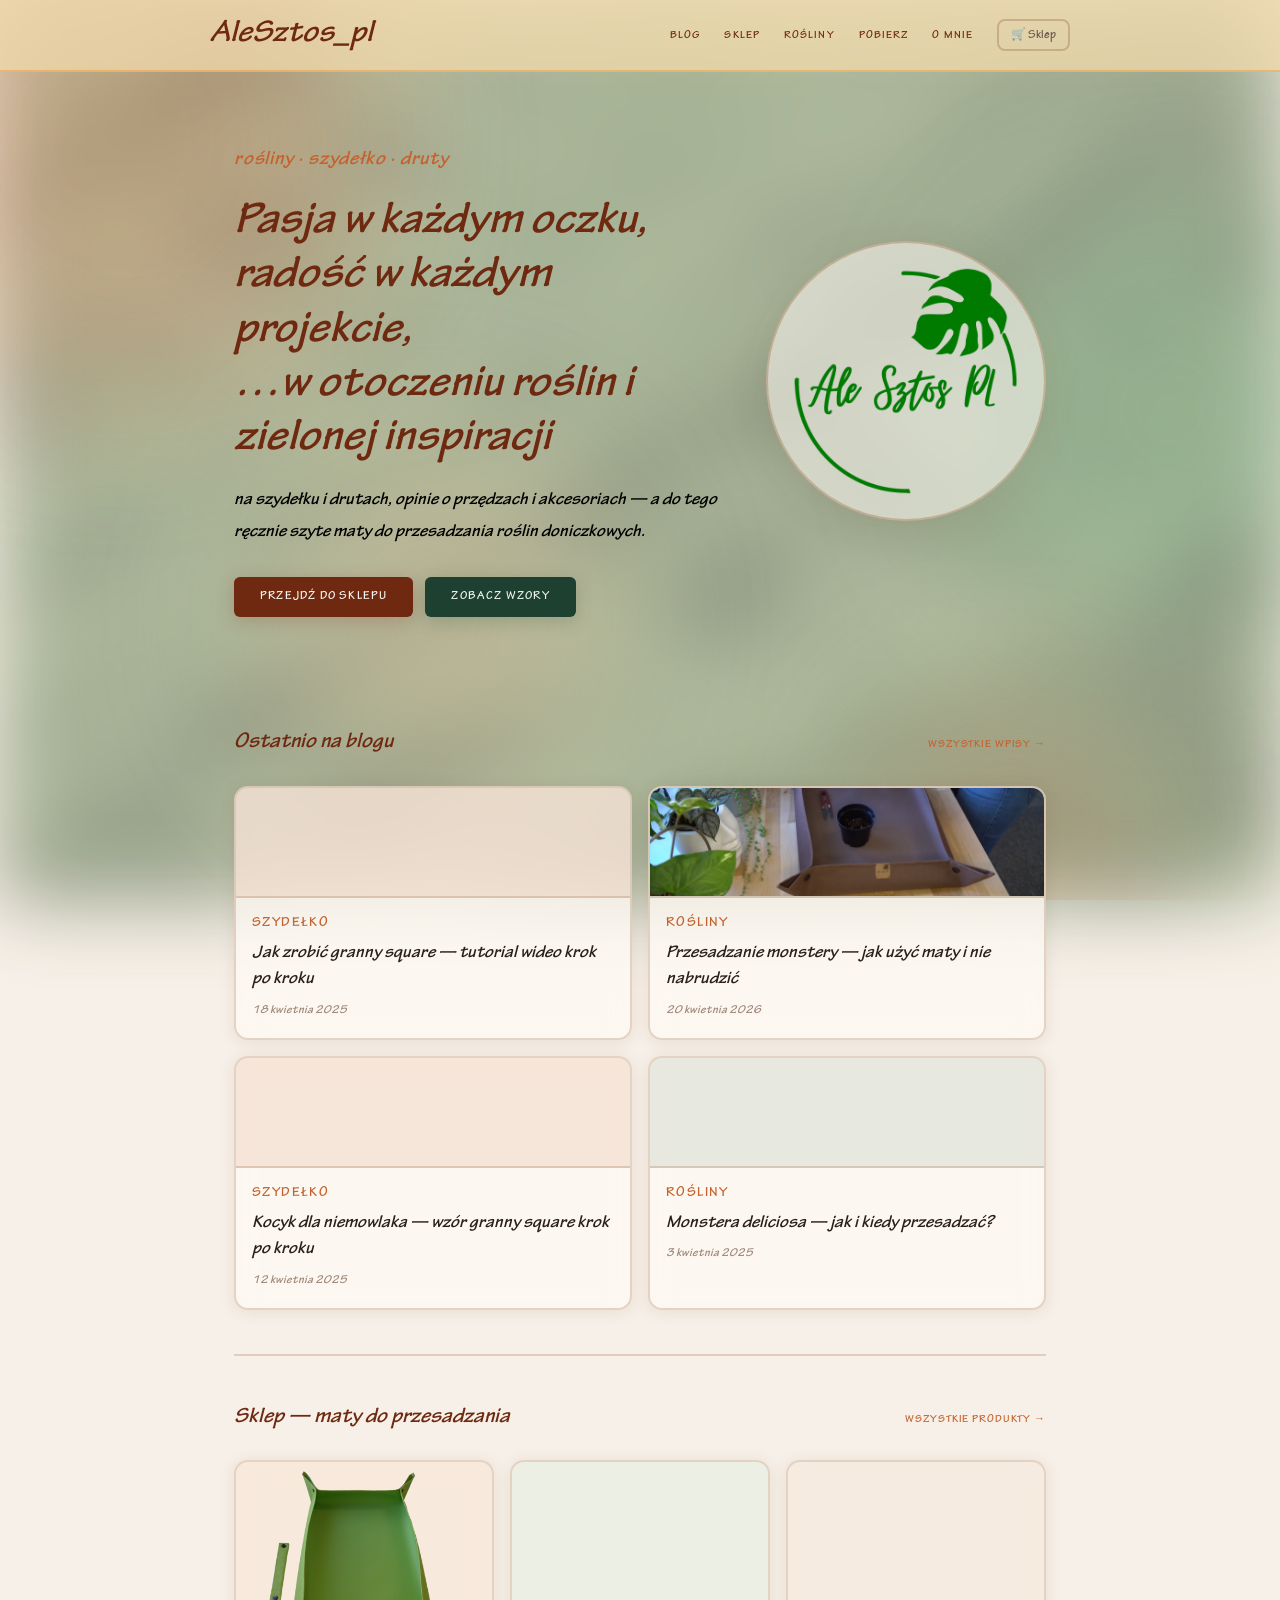
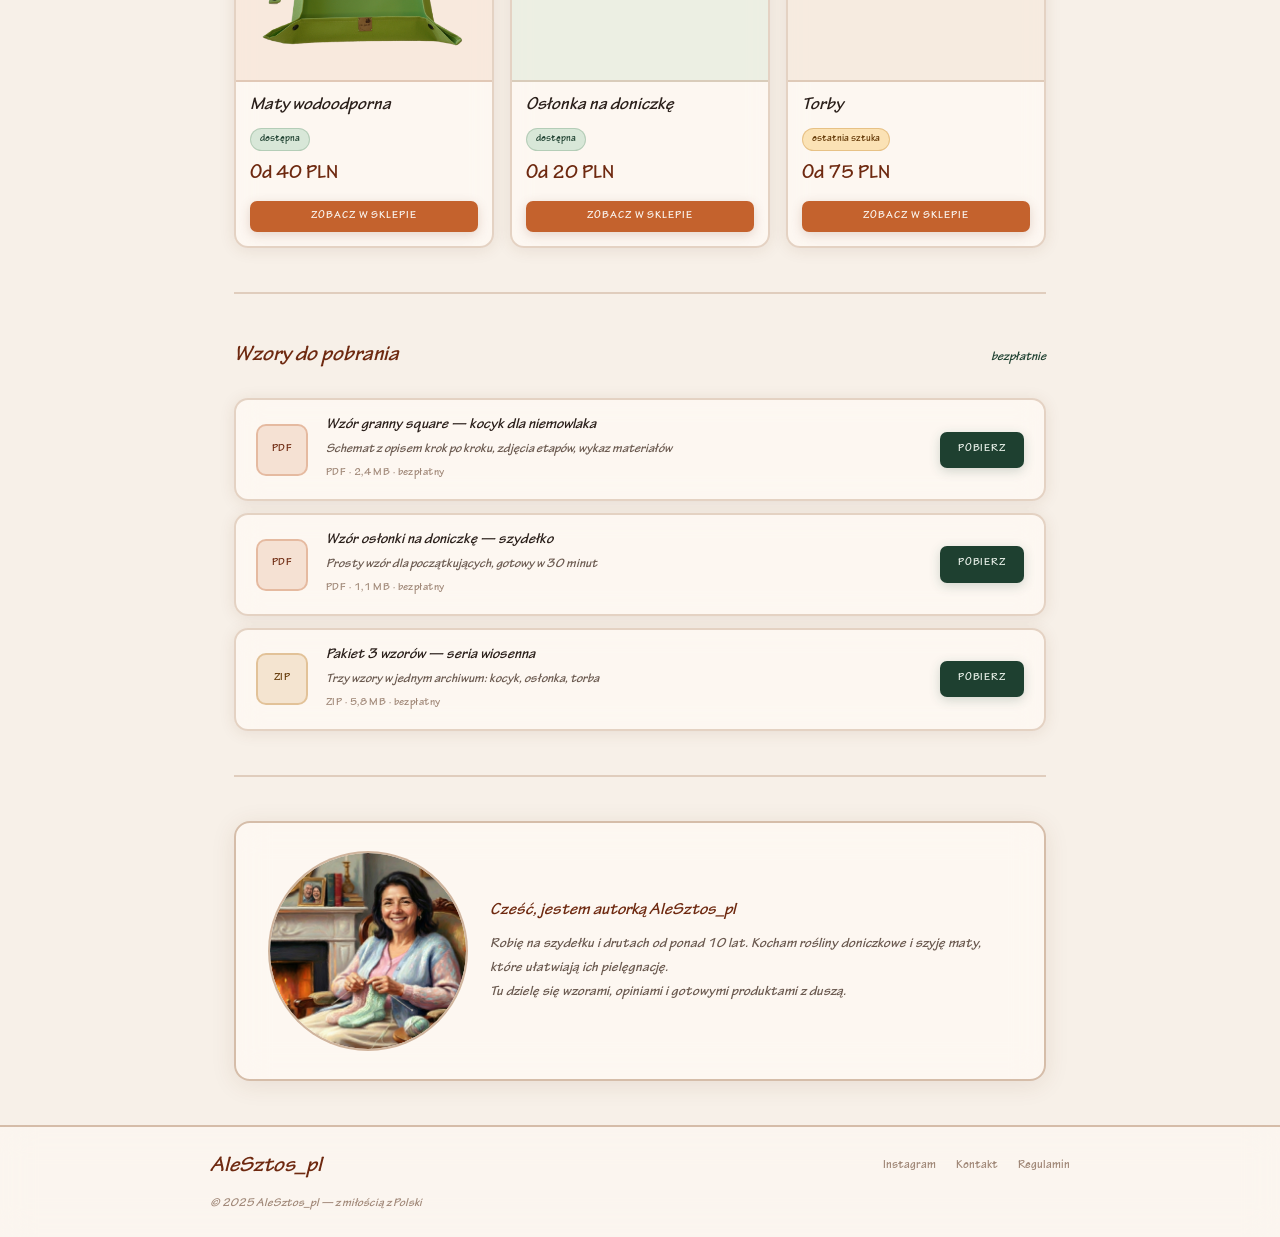
==== index.html @ 73779f60 "Add files via upload" ====
<!DOCTYPE html>
<html lang="pl">

<head>
  <meta charset="UTF-8">
  <meta name="viewport" content="width=device-width, initial-scale=1.0">
  <title>AleSztos_pl — szydełko, druty, rośliny</title>
  <link rel="stylesheet" href="style.css">
  <!--
╔══════════════════════════════════════════════════════════════════╗
║  STRONA GŁÓWNA — index.html                                      ║
║                                                                  ║
║  Ten plik zawiera tylko: hero, zajawki bloga, zajawki sklepu,    ║
║  wzory do pobrania i sekcję "O mnie".                            ║
║                                                                  ║
║  NIE DODAWAJ TU nowych wpisów bloga ani produktów!               ║
║  → nowe wpisy bloga: blog.html                                   ║
║  → nowe produkty:    sklep.html                                  ║
║  → wpisy o roślinach: rosliny.html                               ║
║                                                                  ║
║  STRUKTURA PLIKÓW:                                               ║
║  index.html   ← ta strona główna                                 ║
║  blog.html    ← wszystkie wpisy bloga                            ║
║  sklep.html   ← wszystkie produkty + koszyk                      ║
║  rosliny.html ← wpisy o roślinach                                ║
║  style.css    ← wspólne style (nie zmieniaj bez potrzeby)        ║
║  fonts/       ← czcionki TTF/OTF                                 ║
║  images/      ← wszystkie zdjęcia                                ║
║  downloads/   ← pliki PDF, ZIP do pobrania                       ║
║  videos/      ← filmy MP4                                        ║
╚══════════════════════════════════════════════════════════════════╝
-->
</head>

<body>

  <div class="blob-wrap">
    <div class="blob blob-1"></div>
    <div class="blob blob-2"></div>
    <div class="blob blob-3"></div>
    <div class="blob blob-4"></div>
  </div>

  <nav>
    <div class="nav-inner">
      <a href="index.html" class="logo">AleSztos<em>_pl</em></a>
      <div class="nav-right">
        <ul class="nav-links">
          <li><a href="blog.html">Blog</a></li>
          <li><a href="sklep.html">Sklep</a></li>
          <li><a href="rosliny.html">Rośliny</a></li>
          <li><a href="index.html#pobierz" onclick="przewijDo('pobierz',event)">Pobierz</a></li>
          <li><a href="index.html#omnie" onclick="przewijDo('omnie',event)">O mnie</a></li>
        </ul>
        <button class="cart-btn" onclick="window.location.href='sklep.html'">
          &#128722; Sklep
        </button>
        <!-- Hamburger — widoczny tylko na telefonie -->
        <button class="hamburger" id="hamburger" onclick="toggleMenu()" aria-label="Menu">
          <span></span><span></span><span></span>
        </button>
      </div>
  </nav>

  <!-- Mobilne menu -->
  <div class="mobile-menu" id="mobileMenu">
    <ul>
      <li><a href="blog.html">Blog</a></li>
      <li><a href="sklep.html">Sklep</a></li>
      <li><a href="rosliny.html">Rośliny</a></li>
      <li><a href="index.html#pobierz">Pobierz</a></li>
      <li><a href="index.html#omnie">O mnie</a></li>
    </ul>
    <button class="mobile-cart-btn" onclick="window.location.href='sklep.html'">&#128722; Sklep</button>
  </div>

  <div class="wrap">

    <!-- HERO -->
    <section class="hero">
      <div class="hero-inner">
        <div class="hero-text">
          <div class="hero-tag">rośliny · szydełko · druty</div>
          <h1 class="hero-title">Pasja w każdym oczku, radość w każdym projekcie,<br>…w otoczeniu roślin i zielonej
            inspiracji</h1>
          <p class="hero-sub">na szydełku i drutach, opinie o przędzach i akcesoriach — a do tego ręcznie szyte maty do
            przesadzania roślin doniczkowych.</p>
          <div class="hero-btns">
            <button class="btn-main" onclick="window.location.href='sklep.html'">Przejdź do sklepu</button>
            <button class="btn-sec" onclick="przewijDo('pobierz', event)">Zobacz wzory</button>
          </div>
        </div>
        <div class="hero-medallion">
          <img src="images/logo.png" alt="AleSztos_pl" onerror="this.style.display='none'">
        </div>
      </div>
    </section>

    <!-- ZAJAWKI BLOGA — pokazuje 4 najnowsze, reszta na blog.html -->
    <section class="section">
      <div class="section-header">
        <h2 class="section-title">Ostatnio na blogu</h2>
        <a class="section-more" href="blog.html">Wszystkie wpisy →</a>
      </div>
      <div class="blog-grid">

        <!-- ZAJAWKA 1 — skopiuj tytuł/datę/zdjęcie z blog.html gdy dodasz nowy wpis -->
        <div class="glass-card" onclick="window.location.href='blog.html'">
          <div class="blog-thumb bt1">
            <img src="images/video-granny-thumb.jpg" alt="Granny square" onerror="this.style.display='none'">
          </div>
          <div class="blog-body">
            <div class="blog-cat">Szydełko</div>
            <div class="blog-title">Jak zrobić granny square — tutorial wideo krok po kroku</div>
            <div class="blog-date">18 kwietnia 2025</div>
          </div>
        </div>

        <!-- ZAJAWKA 2 -->
        <div class="glass-card" onclick="window.location.href='blog.html'">
          <div class="blog-thumb bt2">
            <img src="images/video-przesadzanie-thumb.jpg" alt="Przesadzanie" onerror="this.style.display='none'">
          </div>
          <div class="blog-body">
            <div class="blog-cat">Rośliny</div>
            <div class="blog-title">Przesadzanie monstery — jak użyć maty i nie nabrudzić</div>
            <div class="blog-date">20 kwietnia 2026</div>
          </div>
        </div>

        <!-- ZAJAWKA 3 -->
        <div class="glass-card" onclick="window.location.href='blog.html'">
          <div class="blog-thumb bt3">
            <img src="images/blog-kocyk-granny.jpg" alt="Kocyk" onerror="this.style.display='none'">
          </div>
          <div class="blog-body">
            <div class="blog-cat">Szydełko</div>
            <div class="blog-title">Kocyk dla niemowlaka — wzór granny square krok po kroku</div>
            <div class="blog-date">12 kwietnia 2025</div>
          </div>
        </div>

        <!-- ZAJAWKA 4 -->
        <div class="glass-card" onclick="window.location.href='blog.html'">
          <div class="blog-thumb bt4">
            <img src="images/blog-monstera.jpg" alt="Monstera" onerror="this.style.display='none'">
          </div>
          <div class="blog-body">
            <div class="blog-cat">Rośliny</div>
            <div class="blog-title">Monstera deliciosa — jak i kiedy przesadzać?</div>
            <div class="blog-date">3 kwietnia 2025</div>
          </div>
        </div>

      </div>
    </section>

    <!-- ZAJAWKI SKLEPU -->
    <section class="section">
      <div class="section-header">
        <h2 class="section-title">Sklep — maty do przesadzania</h2>
        <a class="section-more" href="sklep.html">Wszystkie produkty →</a>
      </div>
      <div class="shop-grid">

        <div class="glass-card" onclick="window.location.href='sklep.html'">
          <div class="shop-thumb st1">
            <img src="images/mata-s.png" alt="Mata S" onerror="this.style.display='none'">
          </div>
          <div class="shop-body">
            <div class="shop-name">Maty wodoodporna</div>
            <div class="shop-badge">dostępna</div>
            <div class="shop-price">Od 40 PLN</div>
            <button class="btn-kup" onclick="event.stopPropagation();window.location.href='sklep.html'">Zobacz w
              sklepie</button>
          </div>
        </div>

        <div class="glass-card" onclick="window.location.href='sklep.html'">
          <div class="shop-thumb st2">
            <img src="images/mata-lniana-m.jpg" alt="Mata M" onerror="this.style.display='none'">
          </div>
          <div class="shop-body">
            <div class="shop-name">Osłonka na doniczkę</div>
            <div class="shop-badge">dostępna</div>
            <div class="shop-price">Od 20 PLN</div>
            <button class="btn-kup" onclick="event.stopPropagation();window.location.href='sklep.html'">Zobacz w
              sklepie</button>
          </div>
        </div>

        <div class="glass-card" onclick="window.location.href='sklep.html'">
          <div class="shop-thumb st3">
            <img src="images/mata-dwustronna-l.jpg" alt="Mata L" onerror="this.style.display='none'">
          </div>
          <div class="shop-body">
            <div class="shop-name">Torby</div>
            <div class="shop-badge last">ostatnia sztuka</div>
            <div class="shop-price">Od 75 PLN</div>
            <button class="btn-kup" onclick="event.stopPropagation();window.location.href='sklep.html'">Zobacz w
              sklepie</button>
          </div>
        </div>

      </div>
    </section>

    <!-- WZORY DO POBRANIA -->
    <section class="section" id="pobierz">
      <div class="section-header">
        <h2 class="section-title">Wzory do pobrania</h2>
        <span class="section-note">bezpłatnie</span>
      </div>
      <div class="dl-grid">

        <div class="dl-card glass-card">
          <div class="dl-icon dl-pdf">PDF</div>
          <div class="dl-info">
            <div class="dl-title">Wzór granny square — kocyk dla niemowlaka</div>
            <div class="dl-desc">Schemat z opisem krok po kroku, zdjęcia etapów, wykaz materiałów</div>
            <div class="dl-meta">PDF · 2,4 MB · bezpłatny</div>
          </div>
          <a href="downloads/wzor-granny-square.pdf" download class="btn-dl">Pobierz</a>
        </div>

        <div class="dl-card glass-card">
          <div class="dl-icon dl-pdf">PDF</div>
          <div class="dl-info">
            <div class="dl-title">Wzór osłonki na doniczkę — szydełko</div>
            <div class="dl-desc">Prosty wzór dla początkujących, gotowy w 30 minut</div>
            <div class="dl-meta">PDF · 1,1 MB · bezpłatny</div>
          </div>
          <a href="downloads/wzor-oslonka.pdf" download class="btn-dl">Pobierz</a>
        </div>

        <div class="dl-card glass-card">
          <div class="dl-icon dl-zip">ZIP</div>
          <div class="dl-info">
            <div class="dl-title">Pakiet 3 wzorów — seria wiosenna</div>
            <div class="dl-desc">Trzy wzory w jednym archiwum: kocyk, osłonka, torba</div>
            <div class="dl-meta">ZIP · 5,8 MB · bezpłatny</div>
          </div>
          <a href="downloads/pakiet-wiosna.zip" download class="btn-dl">Pobierz</a>
        </div>

        <!-- ► TUTAJ DODAWAJ KOLEJNE PLIKI DO POBRANIA ◄ -->

      </div>
    </section>

    <!-- O MNIE -->
    <div class="about-box" id="omnie">
      <div class="about-avatar">
        <img src="images/autorka.jpg" alt="Autorka AleSztos_pl" onerror="this.style.display='none'">
      </div>
      <div class="about-text">
        <h3>Cześć, jestem autorką AleSztos_pl</h3>
        <p>Robię na szydełku i drutach od ponad 10 lat. Kocham rośliny doniczkowe i szyję maty, które ułatwiają ich
          pielęgnację.
        </p>
        <p>Tu dzielę się wzorami, opiniami i gotowymi produktami z duszą.
        </p>
      </div>
    </div>

  </div>

  <footer>
    <div class="footer-inner">
      <div class="footer-logo">AleSztos_pl</div>
      <div class="footer-links">
        <a href="https://www.instagram.com/alesztos_pl/" target="_blank" rel="noopener">Instagram</a>
        <a href="mailto:twoj-email@gmail.com">Kontakt</a>
        <a href="regulamin.html">Regulamin</a>
      </div>
      <div class="footer-copy">© 2025 AleSztos_pl — z miłością z Polski</div>
    </div>
  </footer>

  <script>
    function przewijDo(id, e) {
      if (e) e.preventDefault();
      var el = document.getElementById(id);
      if (el) {
        var top = el.getBoundingClientRect().top + window.pageYOffset - 80;
        window.scrollTo({ top: top, behavior: 'smooth' });
      }
    }
  </script>

  <script>
    function toggleMenu() {
      var btn = document.getElementById('hamburger');
      var menu = document.getElementById('mobileMenu');
      btn.classList.toggle('open');
      menu.classList.toggle('open');
    }
    document.querySelectorAll('.mobile-menu a').forEach(function (a) {
      a.addEventListener('click', function () {
        document.getElementById('hamburger').classList.remove('open');
        document.getElementById('mobileMenu').classList.remove('open');
      });
    });
  </script>
</body>

</html>
---- style.css ----
/* ================================================================
   === CZCIONKI — ZMIEŃ TUTAJ ===
   ================================================================ */
@font-face {
  font-family: 'CzcionkaNaglowkow';
  src: url('fonts/TektonPro-Bold.otf') format('opentype');
  font-weight: 400; font-style: normal;
}
@font-face {
  font-family: 'CzcionkaNaglowkow';
  src: url('fonts/TektonPro-Bold.otf') format('opentype');
  font-weight: 700; font-style: normal;
}
@font-face {
  font-family: 'CzcionkaTresci';
  src: url('fonts/TektonPro-Bold.otf') format('opentype');
  font-weight: 300; font-style: normal;
}
@font-face {
  font-family: 'CzcionkaTresci';
  src: url('fonts/TektonPro-Bold.otf') format('opentype');
  font-weight: 400; font-style: normal;
}
@font-face {
  font-family: 'CzcionkaTresci';
  src: url('fonts/TektonPro-Bold.otf') format('opentype');
  font-weight: 700; font-style: normal;
}

/* ================================================================
   === ZMIENNE CZCIONEK I KOLORÓW ===
   ================================================================ */
:root {
  --font-headings: 'CzcionkaNaglowkow', Georgia, serif;
  --font-body:     'CzcionkaTresci', Arial, sans-serif;
  --bg:       #F7F0E8;
  --bg2:      #F0E6D8;
  --bg3:      #E8D9C8;
  --terra:    #C4622D;
  --terra-dk: #6E2910;
  --green:    #4A7C59;
  --green-lt: #C8E0CC;
  --green-dk: #1E4030;
  --text:     #2A1F1A;
  --text2:    #6B5A50;
  --text3:    #A08878;
  --border:   rgba(180,140,110,0.35);
  --border2:  rgba(180,140,110,0.55);
  --glass:    rgba(255,250,244,0.55);
  --glass2:   rgba(255,250,244,0.75);
  --cream:    #FBF7F2;
  --shadow:   rgba(100,60,30,0.10);
}

*, *::before, *::after { box-sizing: border-box; margin: 0; padding: 0; }
html { scroll-behavior: smooth; }

body {
  font-family: var(--font-body);
  background: var(--bg);
  color: var(--text);
  font-weight: 300;
  line-height: 1.65;
  min-height: 100vh;
}

body::before {
  content: '';
  position: fixed; inset: 0;
  background-image: url('images/woelna-bg.jpg');
  background-size: cover;
  background-position: center;
  background-attachment: fixed;
  filter: blur(40px) brightness(0.7);
  pointer-events: none;
  z-index: 0;
  opacity: 0.5;
}

.blob-wrap { position: fixed; inset: 0; pointer-events: none; z-index: 0; overflow: hidden; }
.blob { position: absolute; border-radius: 50%; filter: blur(80px); opacity: 0.35; }
.blob-1 { width: 520px; height: 520px; background: #D4855A; top: -120px; left: -140px; }
.blob-2 { width: 420px; height: 420px; background: #7AAE84; top: 200px; right: -100px; }
.blob-3 { width: 360px; height: 360px; background: #E8C8A0; bottom: 100px; left: 20%; }
.blob-4 { width: 280px; height: 280px; background: #C4956A; bottom: -80px; right: 10%; }

.wrap { position: relative; z-index: 1; max-width: 860px; margin: 0 auto; padding: 0 24px; }

/* NAV */
nav {
  position: sticky; top: 0; z-index: 200;
  background: rgba(242,218,171,0.75);
  backdrop-filter: blur(20px); -webkit-backdrop-filter: blur(20px);
  border-bottom: 2px solid rgba(235,131,12,0.35);
  padding: 0 32px;
}
.nav-inner {
  max-width: 860px; margin: 0 auto; height: 70px;
  display: flex; align-items: center; justify-content: space-between;
}
.logo {
  font-family: var(--font-headings);
  font-size: 32px; font-weight: 700; font-style: italic;
  color: var(--terra-dk); text-decoration: none;
}
.logo em { color: var(--terra-dk); font-style: italic; }
.nav-right { display: flex; align-items: center; gap: 24px; }
.nav-links { display: flex; gap: 24px; list-style: none; }
.nav-links a {
  font-size: 11px; color: var(--terra-dk); text-decoration: none;
  font-weight: 400; letter-spacing: 0.1em; text-transform: uppercase;
  transition: color 0.2s;
}
.nav-links a:hover { color: var(--terra); }
.nav-links a.active { color: var(--terra); border-bottom: 2px solid var(--terra); padding-bottom: 2px; }

/* KOSZYK */
.cart-btn {
  background: none; border: 2px solid var(--border2);
  border-radius: 8px; padding: 6px 12px; cursor: pointer;
  display: flex; align-items: center; gap: 6px;
  font-family: var(--font-body); font-size: 12px;
  color: var(--text2); transition: border-color 0.2s, color 0.2s;
}
.cart-btn:hover { border-color: var(--terra); color: var(--terra); }
.cart-count {
  background: var(--terra); color: var(--cream);
  border-radius: 50%; width: 18px; height: 18px;
  font-size: 10px; font-weight: 700;
  display: none; align-items: center; justify-content: center;
}
.cart-count.visible { display: flex; }

.cart-panel {
  display: none;
  background: var(--glass2);
  backdrop-filter: blur(20px); -webkit-backdrop-filter: blur(20px);
  border: 2px solid var(--border2); border-radius: 16px;
  padding: 24px 28px; margin: 0 auto 24px;
  max-width: 860px; position: relative; z-index: 10;
}
.cart-panel.open { display: block; }
.cart-panel h2 {
  font-family: var(--font-headings); font-size: 20px; font-style: italic;
  color: var(--terra-dk); margin-bottom: 16px;
}
.cart-item {
  display: flex; align-items: center; justify-content: space-between;
  padding: 10px 0; border-bottom: 1px solid var(--border);
  font-family: var(--font-headings); font-size: 14px; font-style: italic;
}
.cart-item-name { color: var(--text); flex: 1; }
.cart-item-price { color: var(--terra-dk); font-weight: 700; margin: 0 16px; }
.cart-item-remove {
  background: none; border: none; cursor: pointer;
  color: var(--text3); font-size: 16px; padding: 0 4px; transition: color 0.2s;
}
.cart-item-remove:hover { color: var(--terra); }
.cart-total {
  display: flex; justify-content: space-between; align-items: center;
  margin-top: 16px; padding-top: 12px;
}
.cart-total-label { font-family: var(--font-headings); font-size: 16px; font-style: italic; color: var(--text2); }
.cart-total-sum { font-family: var(--font-headings); font-size: 22px; font-weight: 700; color: var(--terra-dk); }
.cart-empty { font-family: var(--font-headings); font-style: italic; color: var(--text3); font-size: 14px; padding: 8px 0; }
.cart-actions { display: flex; gap: 10px; margin-top: 16px; flex-wrap: wrap; }
.btn-order {
  background: var(--terra-dk); color: var(--cream); border: none;
  padding: 11px 22px; font-family: var(--font-body); font-size: 12px;
  font-weight: 700; letter-spacing: 0.1em; text-transform: uppercase;
  border-radius: 6px; cursor: pointer; transition: background 0.2s;
  box-shadow: 0 4px 16px rgba(110,41,16,0.22);
}
.btn-order:hover { background: var(--terra); }
.btn-clear {
  background: transparent; color: var(--text3);
  border: 2px solid var(--border2); padding: 11px 18px;
  font-family: var(--font-body); font-size: 12px;
  letter-spacing: 0.08em; text-transform: uppercase;
  border-radius: 6px; cursor: pointer; transition: border-color 0.2s, color 0.2s;
}
.btn-clear:hover { border-color: var(--terra); color: var(--terra); }
.order-success {
  display: none; background: var(--green-lt);
  border: 2px solid rgba(74,124,89,0.4); border-radius: 12px;
  padding: 16px 20px; margin-top: 12px;
  font-family: var(--font-headings); font-style: italic;
  color: var(--green-dk); font-size: 14px; line-height: 1.6;
}
.order-success.show { display: block; }

/* SEKCJE */
.section { padding: 44px 0; border-bottom: 2px solid var(--border); }
.section-header {
  display: flex; align-items: baseline; justify-content: space-between;
  margin-bottom: 24px;
}
.section-title {
  font-family: var(--font-headings); font-size: 22px;
  font-style: italic; color: var(--terra-dk);
}
.section-more {
  font-size: 11px; color: var(--terra); font-weight: 700;
  text-transform: uppercase; letter-spacing: 0.08em;
  cursor: pointer; text-decoration: none; transition: color 0.2s;
}
.section-more:hover { color: var(--terra-dk); }
.section-note {
  font-family: var(--font-headings); font-style: italic;
  font-size: 13px; color: var(--green-dk);
}

/* KARTY */
.glass-card {
  background: var(--glass2);
  backdrop-filter: blur(14px); -webkit-backdrop-filter: blur(14px);
  border: 2px solid var(--border); border-radius: 14px; overflow: hidden;
  transition: border-color 0.22s, transform 0.22s, box-shadow 0.22s;
  cursor: pointer; box-shadow: 0 2px 16px var(--shadow);
}
.glass-card:hover {
  border-color: var(--border2); transform: translateY(-3px);
  box-shadow: 0 8px 32px var(--shadow);
}

/* BLOG */
.blog-grid { display: grid; grid-template-columns: 1fr 1fr; gap: 16px; }
.blog-thumb {
  height: 110px; overflow: hidden; border-bottom: 2px solid var(--border);
  display: flex; align-items: center; justify-content: center;
}
.blog-thumb img { width: 100%; height: 100%; object-fit: cover; }
.bt1 { background: rgba(212,133,90,0.15); }
.bt2 { background: rgba(122,174,132,0.15); }
.bt3 { background: rgba(196,98,45,0.12); }
.bt4 { background: rgba(74,124,89,0.12); }
.bt5 { background: rgba(180,130,90,0.13); }
.bt6 { background: rgba(100,160,120,0.13); }
.blog-body { padding: 14px 16px 16px; }
.blog-cat {
  font-size: 14px; color: var(--terra); font-family: var(--font-body);
  font-weight: 700; text-transform: uppercase; letter-spacing: 0.1em; margin-bottom: 6px;
}
.blog-title {
  font-family: var(--font-headings); font-size: 18px; font-style: italic;
  color: var(--text); line-height: 1.48; margin-bottom: 8px;
}
.blog-date {
  font-family: var(--font-headings); font-size: 12px; font-style: italic; color: var(--text3);
}

/* SKLEP */
.shop-grid { display: grid; grid-template-columns: repeat(3, 1fr); gap: 16px; }
.shop-thumb {
  height: 220px; overflow: hidden; border-bottom: 2px solid var(--border);
  display: flex; align-items: center; justify-content: center;
}
.shop-thumb img { width: 100%; height: 100%; object-fit: contain; }
.st1 { background: rgba(212,133,90,0.13); }
.st2 { background: rgba(122,174,132,0.13); }
.st3 { background: rgba(196,149,106,0.13); }
.st4 { background: rgba(180,120,80,0.13); }
.shop-body { padding: 12px 14px 14px; }
.shop-name {
  font-family: var(--font-headings); font-size: 18px; font-style: italic;
  color: var(--text); line-height: 1.4; margin-bottom: 6px;
}
.shop-badge {
  display: inline-block; font-size: 10px;
  background: rgba(200,224,204,0.7); color: var(--green-dk);
  padding: 2px 9px; border-radius: 20px; font-family: var(--font-body);
  font-weight: 700; margin-bottom: 7px; border: 1px solid rgba(74,124,89,0.25);
}
.shop-badge.last { background: rgba(250,206,122,0.5); color: #633806; border-color: rgba(186,117,23,0.3); }
.shop-badge.out { background: rgba(240,149,123,0.4); color: #712B13; border-color: rgba(196,98,45,0.3); }
.shop-price { font-family: var(--font-headings); font-size: 20px; font-weight: 700; color: var(--terra-dk); margin-bottom: 10px; }
.btn-kup {
  width: 100%; background: var(--terra); color: var(--cream); border: none;
  padding: 9px; font-family: var(--font-body); font-size: 11px; font-weight: 700;
  letter-spacing: 0.08em; text-transform: uppercase; border-radius: 7px; cursor: pointer;
  transition: background 0.2s, box-shadow 0.2s;
  box-shadow: 0 3px 12px rgba(110,41,16,0.18);
}
.btn-kup:hover { background: var(--terra-dk); box-shadow: 0 5px 18px rgba(110,41,16,0.28); }
.btn-kup:disabled { background: var(--text3); cursor: not-allowed; box-shadow: none; }
.added-flash {
  text-align: center; font-family: var(--font-headings); font-style: italic;
  font-size: 12px; color: var(--green-dk); margin-top: 6px; height: 16px; transition: opacity 0.3s;
}

/* WIDEO */
.blog-video { position: relative; min-height: 360px; overflow: hidden; border-bottom: 2px solid var(--border); }
.blog-video .video-preview { position: relative; height: 360px; overflow: hidden; cursor: pointer; }
.blog-video .video-preview img { width: 100%; height: 100%; object-fit: cover; display: block; transition: transform 0.3s; }
.blog-video .video-preview:hover img { transform: scale(1.03); }
.play-btn {
  position: absolute; top: 50%; left: 50%; transform: translate(-50%, -50%);
  width: 48px; height: 48px; border-radius: 50%;
  background: rgba(110,41,16,0.82); display: flex; align-items: center;
  justify-content: center; pointer-events: none; transition: background 0.2s;
}
.play-btn::after {
  content: ''; display: block; border-style: solid;
  border-color: transparent transparent transparent #FBF7F2;
  border-width: 9px 0 9px 16px; margin-left: 3px;
}
.blog-video .video-preview:hover .play-btn { background: var(--terra); }
.video-badge {
  position: absolute; top: 10px; left: 10px;
  background: rgba(110,41,16,0.82); color: #FBF7F2;
  font-family: var(--font-body); font-size: 10px; font-weight: 700;
  letter-spacing: 0.08em; text-transform: uppercase;
  padding: 3px 8px; border-radius: 4px;
}
.video-player { display: none; position: absolute; top: 0; left: 0; right: 0; bottom: 0; width: 100%; height: 100%; }
.video-player.active { display: block; background: #000; z-index: 10; }
.video-player video { width: 100%; height: 100%; display: block; object-fit: contain; }
.video-duration {
  position: absolute; bottom: 8px; right: 10px;
  background: rgba(0,0,0,0.6); color: #fff;
  font-family: var(--font-body); font-size: 10px;
  padding: 2px 6px; border-radius: 3px;
}

/* PLIKI DO POBRANIA */
.dl-grid { display: flex; flex-direction: column; gap: 12px; }
.dl-card { display: flex; align-items: center; gap: 18px; padding: 16px 20px; border-radius: 14px; cursor: default; }
.dl-card:hover { transform: translateY(-2px); }
.dl-icon {
  width: 52px; height: 52px; border-radius: 10px; flex-shrink: 0;
  display: flex; align-items: center; justify-content: center;
  font-family: var(--font-body); font-size: 11px; font-weight: 700; letter-spacing: 0.05em;
}
.dl-pdf { background: rgba(196,98,45,0.15); color: var(--terra-dk); border: 2px solid rgba(196,98,45,0.3); }
.dl-img { background: rgba(74,124,89,0.15); color: var(--green-dk); border: 2px solid rgba(74,124,89,0.3); }
.dl-zip { background: rgba(186,117,23,0.15); color: #633806; border: 2px solid rgba(186,117,23,0.3); }
.dl-doc { background: rgba(55,138,221,0.12); color: #0C447C; border: 2px solid rgba(55,138,221,0.25); }
.dl-info { flex: 1; min-width: 0; }
.dl-title { font-family: var(--font-headings); font-size: 15px; font-style: italic; color: var(--text); margin-bottom: 4px; line-height: 1.35; }
.dl-desc { font-family: var(--font-headings); font-size: 13px; font-style: italic; color: var(--text2); line-height: 1.5; margin-bottom: 5px; }
.dl-meta { font-family: var(--font-body); font-size: 11px; color: var(--text3); font-weight: 400; letter-spacing: 0.04em; }
.btn-dl {
  background: var(--green-dk); color: #EEF5EE; border: none;
  padding: 9px 18px; flex-shrink: 0; font-family: var(--font-body);
  font-size: 11px; font-weight: 700; letter-spacing: 0.08em; text-transform: uppercase;
  border-radius: 7px; cursor: pointer; text-decoration: none; display: inline-block;
  transition: background 0.2s, box-shadow 0.2s;
  box-shadow: 0 3px 12px rgba(30,64,48,0.2);
}
.btn-dl:hover { background: var(--green); box-shadow: 0 5px 18px rgba(30,64,48,0.28); }

/* O MNIE */
.about-box {
  background: var(--glass2); backdrop-filter: blur(16px); -webkit-backdrop-filter: blur(16px);
  border: 2px solid var(--border2); border-radius: 16px;
  padding: 28px 32px; display: flex; gap: 22px; align-items: center;
  box-shadow: 0 4px 24px var(--shadow); margin: 44px 0;
}
.about-avatar {
  width: 200px; height: 200px; border-radius: 50%;
  background: rgba(232,217,200,0.7); border: 2.5px solid var(--border2);
  overflow: hidden; flex-shrink: 0;
}
.about-avatar img { width: 100%; height: 100%; object-fit: cover; border-radius: 50%; }
.about-text h3 {
  font-family: var(--font-headings); font-size: 17px; font-style: italic;
  color: var(--terra-dk); margin-bottom: 7px;
}
.about-text p {
  font-family: var(--font-headings); font-size: 14px; font-style: italic;
  color: var(--text2); line-height: 1.72;
}

/* HERO */
.hero { padding: 72px 0 64px; }
.hero-inner { display: flex; gap: 48px; align-items: center; }
.hero-text { flex: 1; }
.hero-tag { font-family: var(--font-headings); font-size: 20px; font-style: italic; color: var(--terra); letter-spacing: 0.04em; margin-bottom: 20px; }
.hero-title { font-family: var(--font-headings); font-size: 46px; font-style: italic; line-height: 1.18; color: var(--terra-dk); margin-bottom: 18px; }
.hero-sub { font-family: var(--font-headings); font-size: 18px; font-style: italic; color: #000; line-height: 1.75; max-width: 540px; margin-bottom: 28px; }
.hero-btns { display: flex; gap: 12px; flex-wrap: wrap; }
.btn-main {
  background: var(--terra-dk); color: var(--cream); border: none;
  padding: 13px 26px; font-family: var(--font-body); font-size: 12px;
  font-weight: 700; letter-spacing: 0.1em; text-transform: uppercase;
  border-radius: 6px; cursor: pointer;
  transition: background 0.22s, transform 0.12s, box-shadow 0.22s;
  box-shadow: 0 4px 18px rgba(110,41,16,0.22);
}
.btn-main:hover { background: var(--terra); box-shadow: 0 6px 24px rgba(110,41,16,0.30); }
.btn-main:active { transform: scale(0.97); }
.btn-sec {
  background: var(--green-dk); color: #EEF5EE; border: none;
  padding: 13px 26px; font-family: var(--font-body); font-size: 12px;
  font-weight: 700; letter-spacing: 0.1em; text-transform: uppercase;
  border-radius: 6px; cursor: pointer;
  transition: background 0.22s, transform 0.12s, box-shadow 0.22s;
  box-shadow: 0 4px 18px rgba(30,64,48,0.22);
}
.btn-sec:hover { background: var(--green); box-shadow: 0 6px 24px rgba(30,64,48,0.30); }
.btn-sec:active { transform: scale(0.97); }
.hero-medallion {
  width: 280px; height: 280px; border-radius: 50%;
  background: var(--glass); backdrop-filter: blur(12px); -webkit-backdrop-filter: blur(12px);
  border: 2.5px solid var(--border2);
  display: flex; align-items: center; justify-content: center;
  overflow: hidden; flex-shrink: 0; box-shadow: 0 8px 40px var(--shadow);
}
.hero-medallion img { width: 100%; height: 100%; object-fit: cover; }

/* NAGŁÓWEK PODSTRONY */
.page-header {
  padding: 44px 0 32px;
  border-bottom: 2px solid var(--border);
  margin-bottom: 0;
}
.page-header h1 {
  font-family: var(--font-headings); font-size: 36px; font-style: italic;
  color: var(--terra-dk); margin-bottom: 8px;
}
.page-header p {
  font-family: var(--font-headings); font-size: 16px; font-style: italic;
  color: var(--text2);
}
.breadcrumb {
  font-family: var(--font-body); font-size: 11px; color: var(--text3);
  text-transform: uppercase; letter-spacing: 0.08em; margin-bottom: 12px;
}
.breadcrumb a { color: var(--terra); text-decoration: none; }
.breadcrumb a:hover { color: var(--terra-dk); }

/* FOOTER */
footer {
  background: var(--glass); backdrop-filter: blur(16px); -webkit-backdrop-filter: blur(16px);
  border-top: 2px solid var(--border2); padding: 22px 32px;
}
.footer-inner {
  max-width: 860px; margin: 0 auto;
  display: flex; justify-content: space-between; align-items: center;
  flex-wrap: wrap; gap: 10px;
}
.footer-logo { font-family: var(--font-headings); font-size: 22px; font-style: italic; font-weight: 700; color: var(--terra-dk); }
.footer-links { display: flex; gap: 20px; }
.footer-links a { font-size: 12px; color: var(--text3); text-decoration: none; transition: color 0.2s; }
.footer-links a:hover { color: var(--terra); }
.footer-copy { width: 100%; font-family: var(--font-headings); font-size: 12px; font-style: italic; color: var(--text3); }

/* ================================================================
   HAMBURGER — przycisk menu na telefon
   Widoczny tylko na małych ekranach (poniżej 768px)
   ================================================================ */
.hamburger {
  display: none;           /* ukryty na desktop */
  flex-direction: column;
  gap: 5px;
  cursor: pointer;
  background: none;
  border: none;
  padding: 6px;
  z-index: 300;
}
/* Każda kreska hamburgera */
.hamburger span {
  display: block;
  width: 24px;
  height: 2px;
  background: var(--terra-dk);  /* ← kolor kresek hamburgera */
  border-radius: 2px;
  transition: all 0.25s;
}
/* Animacja × gdy menu otwarte */
.hamburger.open span:nth-child(1) { transform: translateY(7px) rotate(45deg); }
.hamburger.open span:nth-child(2) { opacity: 0; }
.hamburger.open span:nth-child(3) { transform: translateY(-7px) rotate(-45deg); }

/* ================================================================
   MOBILNE MENU — wysuwane od góry
   ================================================================ */
.mobile-menu {
  display: none;
  position: fixed;
  top: 0; left: 0; right: 0;
  background: rgba(242,218,171,0.97);
  backdrop-filter: blur(20px);
  -webkit-backdrop-filter: blur(20px);
  z-index: 250;
  padding: 80px 24px 32px;
  border-bottom: 2px solid rgba(235,131,12,0.35);
  box-shadow: 0 8px 32px rgba(100,60,30,0.15);
}
.mobile-menu.open { display: block; }

/* Lista linków w mobilnym menu */
.mobile-menu ul {
  list-style: none;
  display: flex;
  flex-direction: column;
  gap: 4px;
  margin-bottom: 20px;
}
.mobile-menu ul li a {
  display: block;
  font-family: var(--font-body);
  font-size: 15px;         /* ← rozmiar linków w menu mobilnym */
  font-weight: 700;
  letter-spacing: 0.1em;
  text-transform: uppercase;
  color: var(--terra-dk);
  text-decoration: none;
  padding: 12px 0;
  border-bottom: 1px solid rgba(180,140,110,0.2);
  transition: color 0.2s;
}
.mobile-menu ul li a:hover,
.mobile-menu ul li a.active { color: var(--terra); }

/* Przycisk koszyka w mobilnym menu */
.mobile-menu .mobile-cart-btn {
  width: 100%;
  background: var(--terra-dk);
  color: var(--cream);
  border: none;
  padding: 13px;
  font-family: var(--font-body);
  font-size: 13px;         /* ← rozmiar tekstu przycisku koszyka w menu */
  font-weight: 700;
  letter-spacing: 0.1em;
  text-transform: uppercase;
  border-radius: 8px;
  cursor: pointer;
  transition: background 0.2s;
}
.mobile-menu .mobile-cart-btn:hover { background: var(--terra); }

/* ================================================================
   RESPONSIVE — telefony i małe tablety (do 768px)
   ================================================================ */
@media (max-width: 768px) {
  /* Nawigacja — uproszczona na telefon */
  nav { padding: 0 16px; }
  .nav-inner { height: 60px; }  /* ← wysokość paska nawigacji na telefon */

  /* Ukryj desktopowe linki i koszyk, pokaż hamburger */
  .nav-right { display: none; }
  .hamburger { display: flex; }

  /* Wrapper */
  .wrap { padding: 0 16px; }

  /* Hero — logo na górze, tekst poniżej */
  .hero { padding: 40px 0 36px; }  /* ← odstępy hero na telefon */
  .hero-inner { flex-direction: column-reverse; gap: 24px; }
  .hero-medallion { width: 160px; height: 160px; }  /* ← rozmiar okrągłego logo na telefon */
  .hero-title { font-size: 28px; }    /* ← rozmiar głównego tytułu na telefon */
  .hero-tag   { font-size: 15px; }    /* ← rozmiar podtytułu tagline na telefon */
  .hero-sub   { font-size: 15px; }    /* ← rozmiar opisu hero na telefon */

  /* Blog — jedna kolumna na telefon */
  .blog-grid { grid-template-columns: 1fr; }

  /* Sklep — dwie kolumny na telefon */
  .shop-grid { grid-template-columns: 1fr 1fr; }

  /* O mnie — pionowo */
  .about-box { flex-direction: column; text-align: center; padding: 22px 16px; }

  /* Stopka */
  footer { padding: 16px; }

  /* Koszyk panel */
  .cart-panel { margin: 0 16px 16px; padding: 18px; }

  /* Pliki do pobrania */
  .dl-card { flex-wrap: wrap; }
  .btn-dl { width: 100%; text-align: center; }

  /* Nagłówek podstrony */
  .page-header h1 { font-size: 26px; }  /* ← rozmiar tytułu podstrony na telefon */
  .page-header p  { font-size: 14px; }  /* ← rozmiar opisu podstrony na telefon */
}

/* ================================================================
   RESPONSIVE — bardzo małe telefony (do 400px)
   ================================================================ */
@media (max-width: 400px) {
  .shop-grid { grid-template-columns: 1fr; }  /* jedna kolumna na mały telefon */
  .hero-title { font-size: 24px; }
  .logo { font-size: 24px; }  /* ← rozmiar logo AleSztos_pl na małym telefonie */
}

/* ================================================================
   WYBÓR KOLORU PRODUKTU — kropki
   ================================================================ */

/* Etykieta "Wybierz kolor:" */
.color-label {
  font-family: var(--font-headings);
  font-size: 12px;          /* ← rozmiar napisu "Wybierz kolor" */
  font-style: italic;
  color: var(--text2);
  margin-bottom: 8px;
  margin-top: 4px;
  display: block;
}

/* Rząd kropek kolorów */
.color-picker {
  display: flex;
  gap: 8px;                 /* ← odstęp między kropkami */
  flex-wrap: wrap;
  margin-bottom: 10px;
  align-items: center;
}

/* Pojedyncza kropka — bazowy styl */
.color-dot {
  width: 28px;              /* ← szerokość kropki — zmień obydwie wartości razem */
  height: 28px;             /* ← wysokość kropki */
  border-radius: 50%;
  border: 2.5px solid rgba(255,255,255,0.5);
  cursor: pointer;
  transition: transform 0.18s, box-shadow 0.18s, border-color 0.18s;
  position: relative;
  flex-shrink: 0;
}
.color-dot:hover {
  transform: scale(1.15);
  box-shadow: 0 2px 10px rgba(0,0,0,0.25);
}

/* Zaznaczona kropka — biała obwódka + cień */
.color-dot.selected {
  border-color: #fff;
  box-shadow: 0 0 0 2px var(--terra-dk), 0 3px 10px rgba(0,0,0,0.3);
  transform: scale(1.1);
}

/* ================================================================
   KOLORY KROPEK — ZMIEŃ TUTAJ
   Możesz dodawać nowe kolory lub zmieniać istniejące.
   Dodaj też odpowiedni blok w HTML sklepu (sklep.html).
   Format: background: #KOLOR lub background: rgba(...)
   ================================================================ */
.color-zielony      { background: #4A8C5C; }   /* ← kolor: zielony */
.color-pomaranczowy { background: #D4622D; }   /* ← kolor: pomarańczowy */
.color-ciemnozielony{ background: #1E4030; }   /* ← kolor: ciemno zielony */
.color-szary        { background: #7A7A7A; }   /* ← kolor: szary */
.color-fioletowy    { background: #7B5EA7; }   /* ← kolor: fioletowy */

/* Nazwa wybranego koloru — wyświetlana obok kropek */
.color-selected-name {
  font-family: var(--font-headings);
  font-size: 12px;          /* ← rozmiar nazwy wybranego koloru */
  font-style: italic;
  color: var(--terra-dk);
  min-width: 80px;
}

/* Ostrzeżenie gdy nie wybrano koloru */
.color-warning {
  font-family: var(--font-headings);
  font-size: 11px;
  font-style: italic;
  color: #A32D2D;
  margin-top: 4px;
  display: none;
}
.color-warning.show { display: block; }
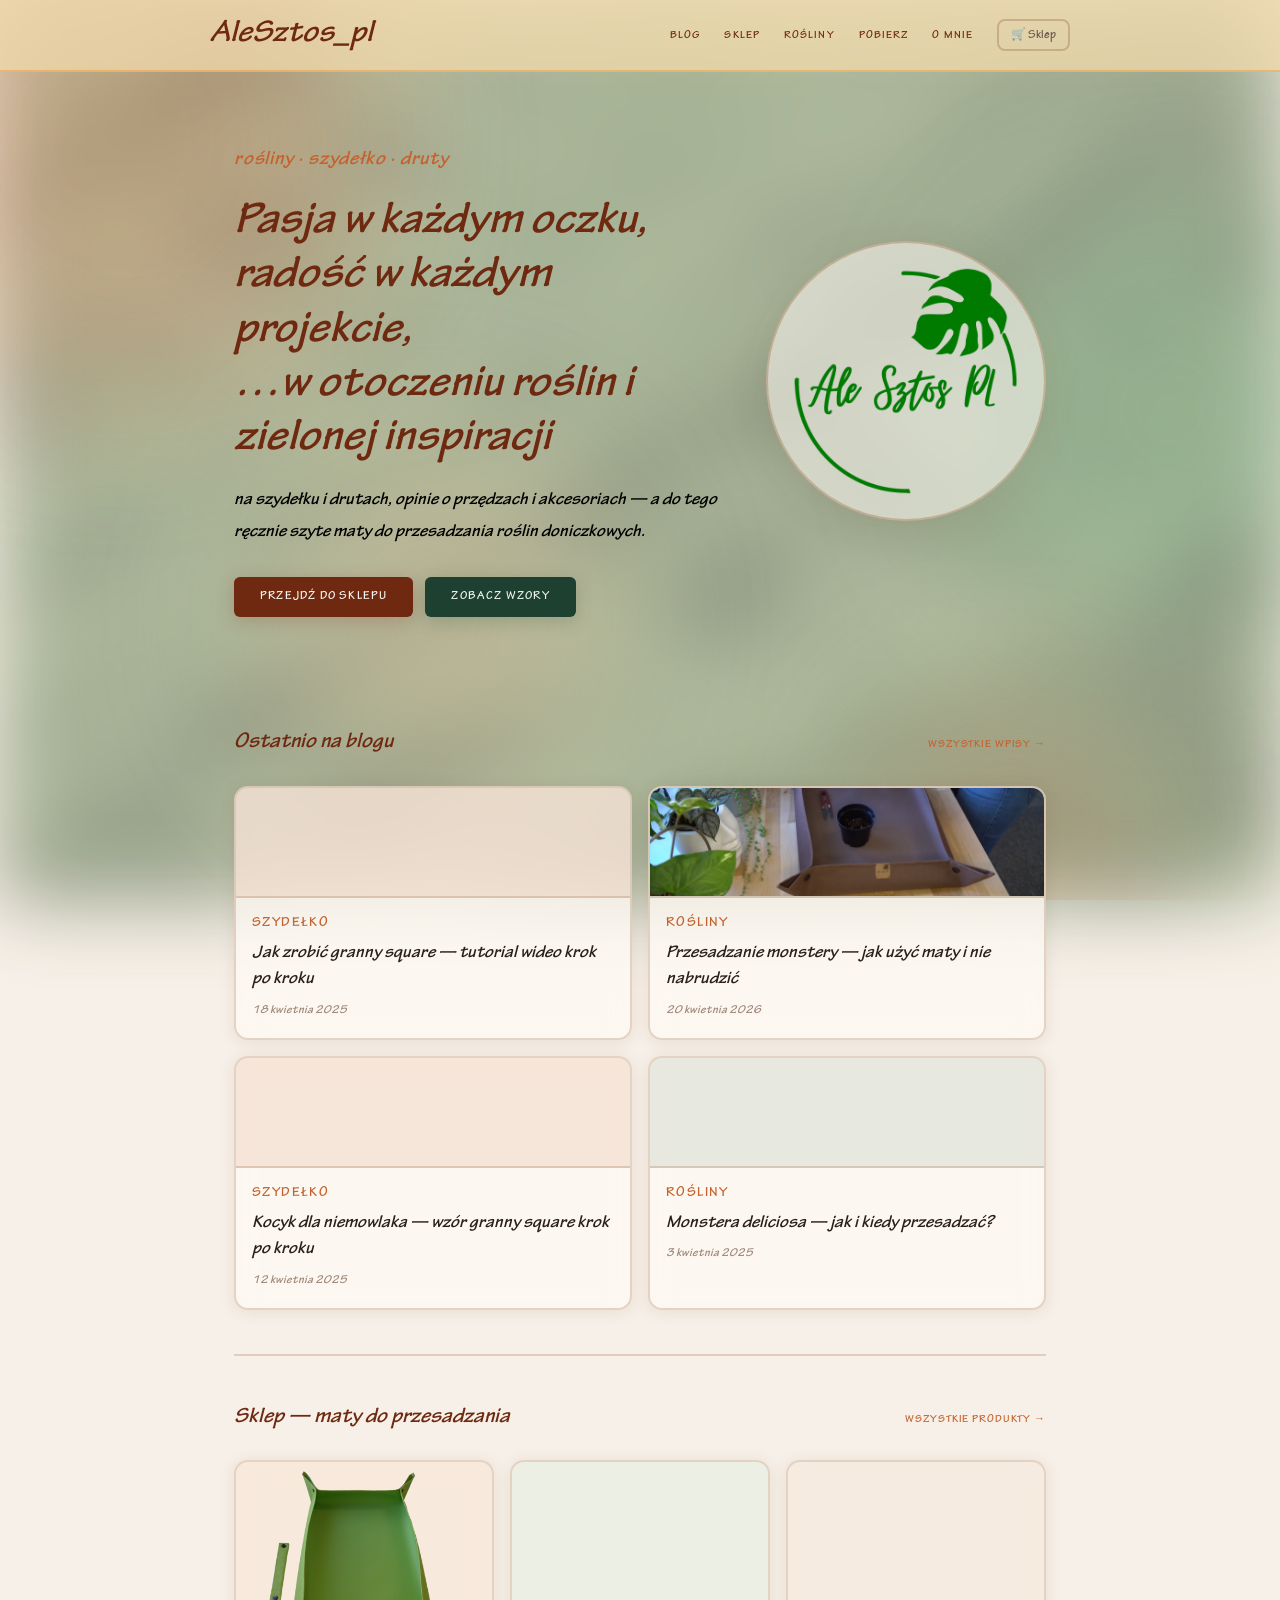
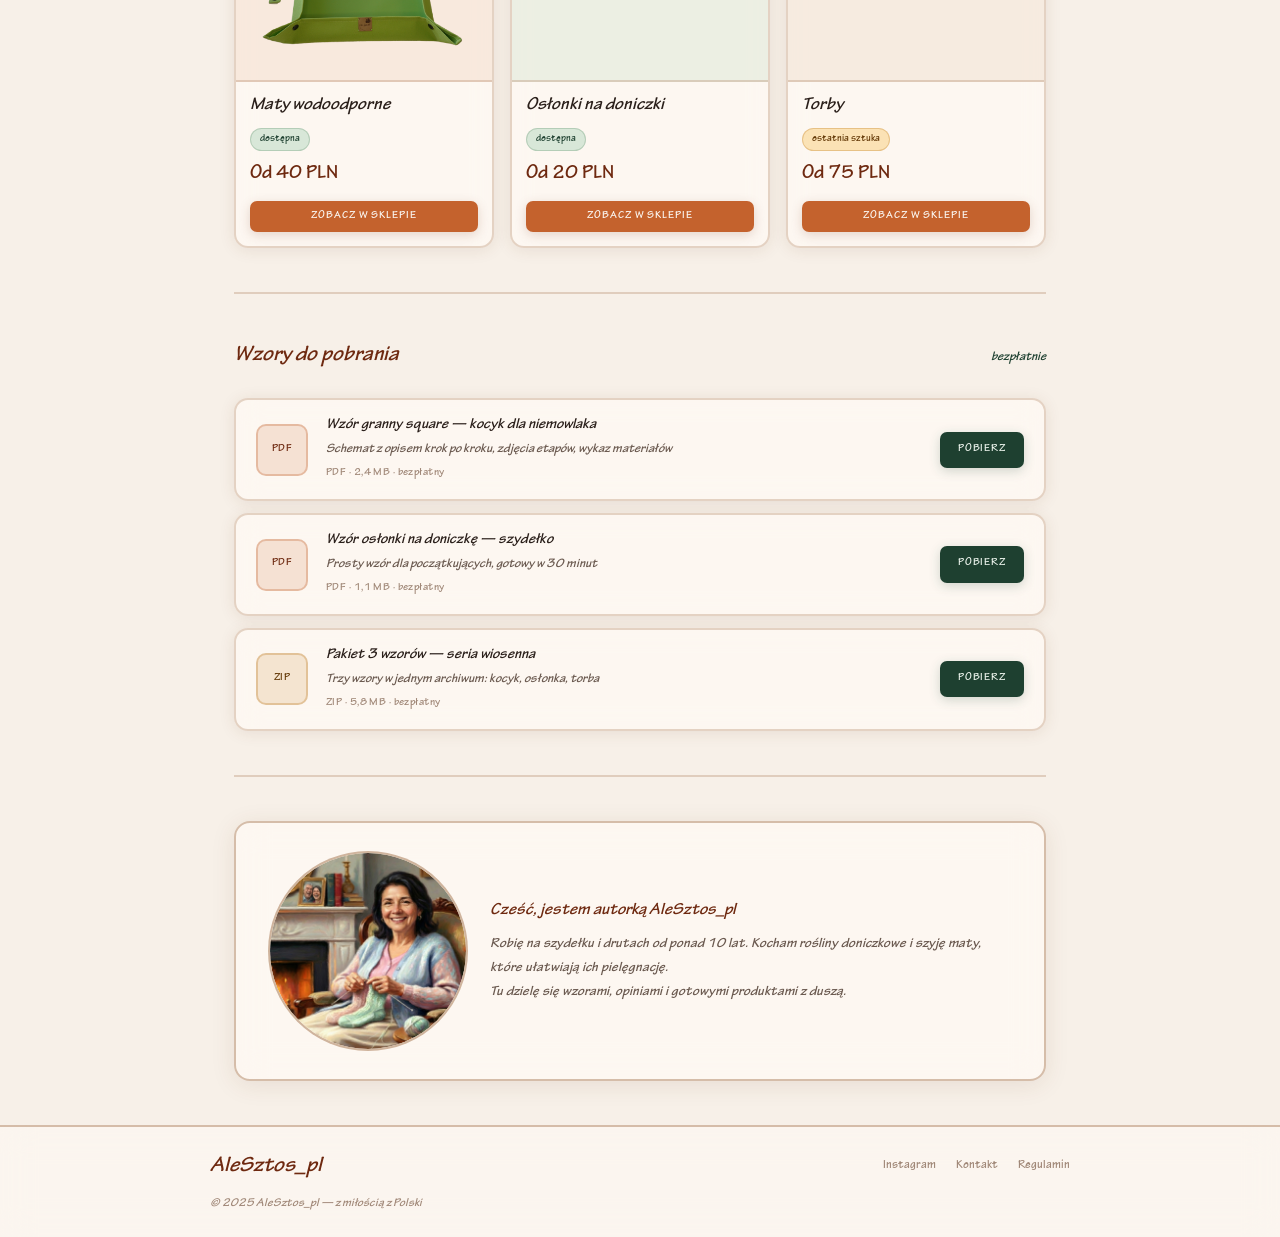
==== commit b0a0b98b: "Add files via upload" ====
--- a/index.html
+++ b/index.html
@@ -55,11 +55,12 @@
         <button class="cart-btn" onclick="window.location.href='sklep.html'">
           &#128722; Sklep
         </button>
-        <!-- Hamburger — widoczny tylko na telefonie -->
-        <button class="hamburger" id="hamburger" onclick="toggleMenu()" aria-label="Menu">
-          <span></span><span></span><span></span>
-        </button>
-      </div>
+      </div>
+      <!-- Hamburger — widoczny tylko na telefonie -->
+      <button class="hamburger" id="hamburger" onclick="toggleMenu()" aria-label="Menu">
+        <span></span><span></span><span></span>
+      </button>
+    </div>
   </nav>
 
   <!-- Mobilne menu -->
@@ -168,7 +169,7 @@
             <img src="images/mata-s.png" alt="Mata S" onerror="this.style.display='none'">
           </div>
           <div class="shop-body">
-            <div class="shop-name">Maty wodoodporna</div>
+            <div class="shop-name">Maty wodoodporne</div>
             <div class="shop-badge">dostępna</div>
             <div class="shop-price">Od 40 PLN</div>
             <button class="btn-kup" onclick="event.stopPropagation();window.location.href='sklep.html'">Zobacz w
@@ -181,7 +182,7 @@
             <img src="images/mata-lniana-m.jpg" alt="Mata M" onerror="this.style.display='none'">
           </div>
           <div class="shop-body">
-            <div class="shop-name">Osłonka na doniczkę</div>
+            <div class="shop-name">Osłonki na doniczki</div>
             <div class="shop-badge">dostępna</div>
             <div class="shop-price">Od 20 PLN</div>
             <button class="btn-kup" onclick="event.stopPropagation();window.location.href='sklep.html'">Zobacz w
--- a/style.css
+++ b/style.css
@@ -542,7 +542,7 @@
 
   /* Ukryj desktopowe linki i koszyk, pokaż hamburger */
   .nav-right { display: none; }
-  .hamburger { display: flex; }
+  .hamburger { display: flex !important; }
 
   /* Wrapper */
   .wrap { padding: 0 16px; }
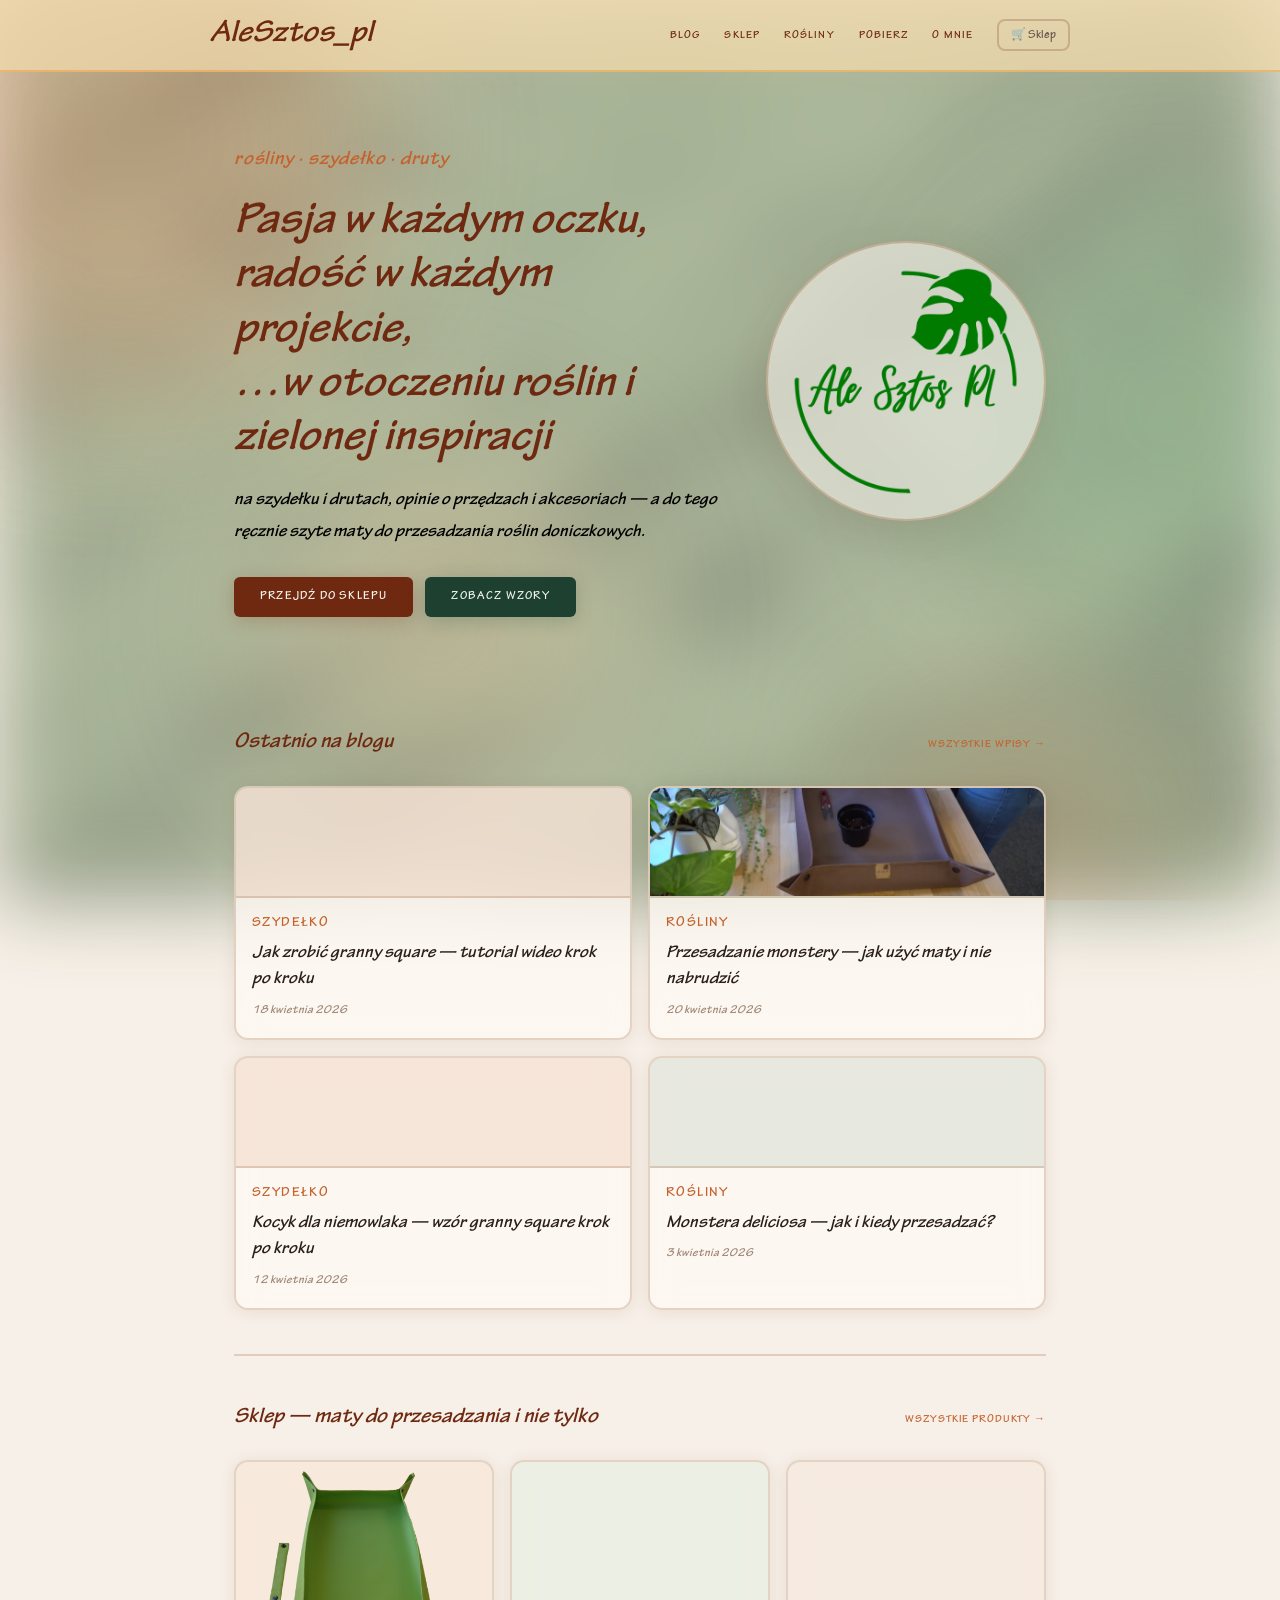
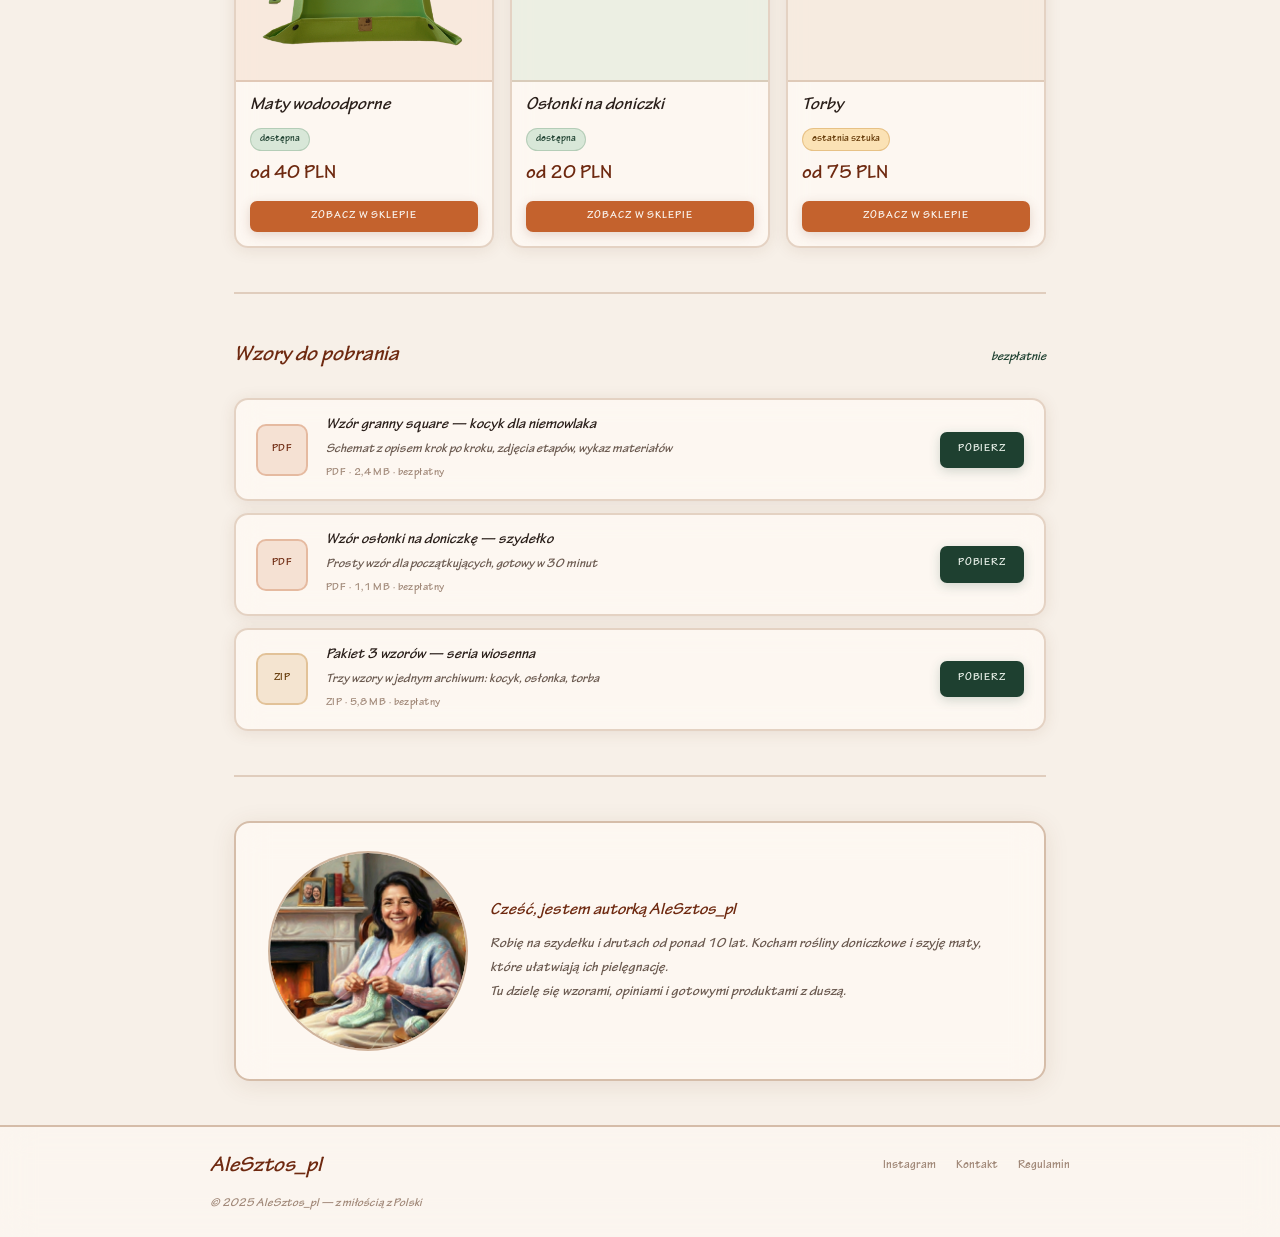
==== commit c7e842de: "Add files via upload" ====
--- a/index.html
+++ b/index.html
@@ -113,7 +113,7 @@
           <div class="blog-body">
             <div class="blog-cat">Szydełko</div>
             <div class="blog-title">Jak zrobić granny square — tutorial wideo krok po kroku</div>
-            <div class="blog-date">18 kwietnia 2025</div>
+            <div class="blog-date">18 kwietnia 2026</div>
           </div>
         </div>
 
@@ -137,7 +137,7 @@
           <div class="blog-body">
             <div class="blog-cat">Szydełko</div>
             <div class="blog-title">Kocyk dla niemowlaka — wzór granny square krok po kroku</div>
-            <div class="blog-date">12 kwietnia 2025</div>
+            <div class="blog-date">12 kwietnia 2026</div>
           </div>
         </div>
 
@@ -149,7 +149,7 @@
           <div class="blog-body">
             <div class="blog-cat">Rośliny</div>
             <div class="blog-title">Monstera deliciosa — jak i kiedy przesadzać?</div>
-            <div class="blog-date">3 kwietnia 2025</div>
+            <div class="blog-date">3 kwietnia 2026</div>
           </div>
         </div>
 
@@ -159,7 +159,7 @@
     <!-- ZAJAWKI SKLEPU -->
     <section class="section">
       <div class="section-header">
-        <h2 class="section-title">Sklep — maty do przesadzania</h2>
+        <h2 class="section-title">Sklep — maty do przesadzania i nie tylko</h2>
         <a class="section-more" href="sklep.html">Wszystkie produkty →</a>
       </div>
       <div class="shop-grid">
@@ -171,7 +171,7 @@
           <div class="shop-body">
             <div class="shop-name">Maty wodoodporne</div>
             <div class="shop-badge">dostępna</div>
-            <div class="shop-price">Od 40 PLN</div>
+            <div class="shop-price">od 40 PLN</div>
             <button class="btn-kup" onclick="event.stopPropagation();window.location.href='sklep.html'">Zobacz w
               sklepie</button>
           </div>
@@ -184,7 +184,7 @@
           <div class="shop-body">
             <div class="shop-name">Osłonki na doniczki</div>
             <div class="shop-badge">dostępna</div>
-            <div class="shop-price">Od 20 PLN</div>
+            <div class="shop-price">od 20 PLN</div>
             <button class="btn-kup" onclick="event.stopPropagation();window.location.href='sklep.html'">Zobacz w
               sklepie</button>
           </div>
@@ -197,7 +197,7 @@
           <div class="shop-body">
             <div class="shop-name">Torby</div>
             <div class="shop-badge last">ostatnia sztuka</div>
-            <div class="shop-price">Od 75 PLN</div>
+            <div class="shop-price">od 75 PLN</div>
             <button class="btn-kup" onclick="event.stopPropagation();window.location.href='sklep.html'">Zobacz w
               sklepie</button>
           </div>
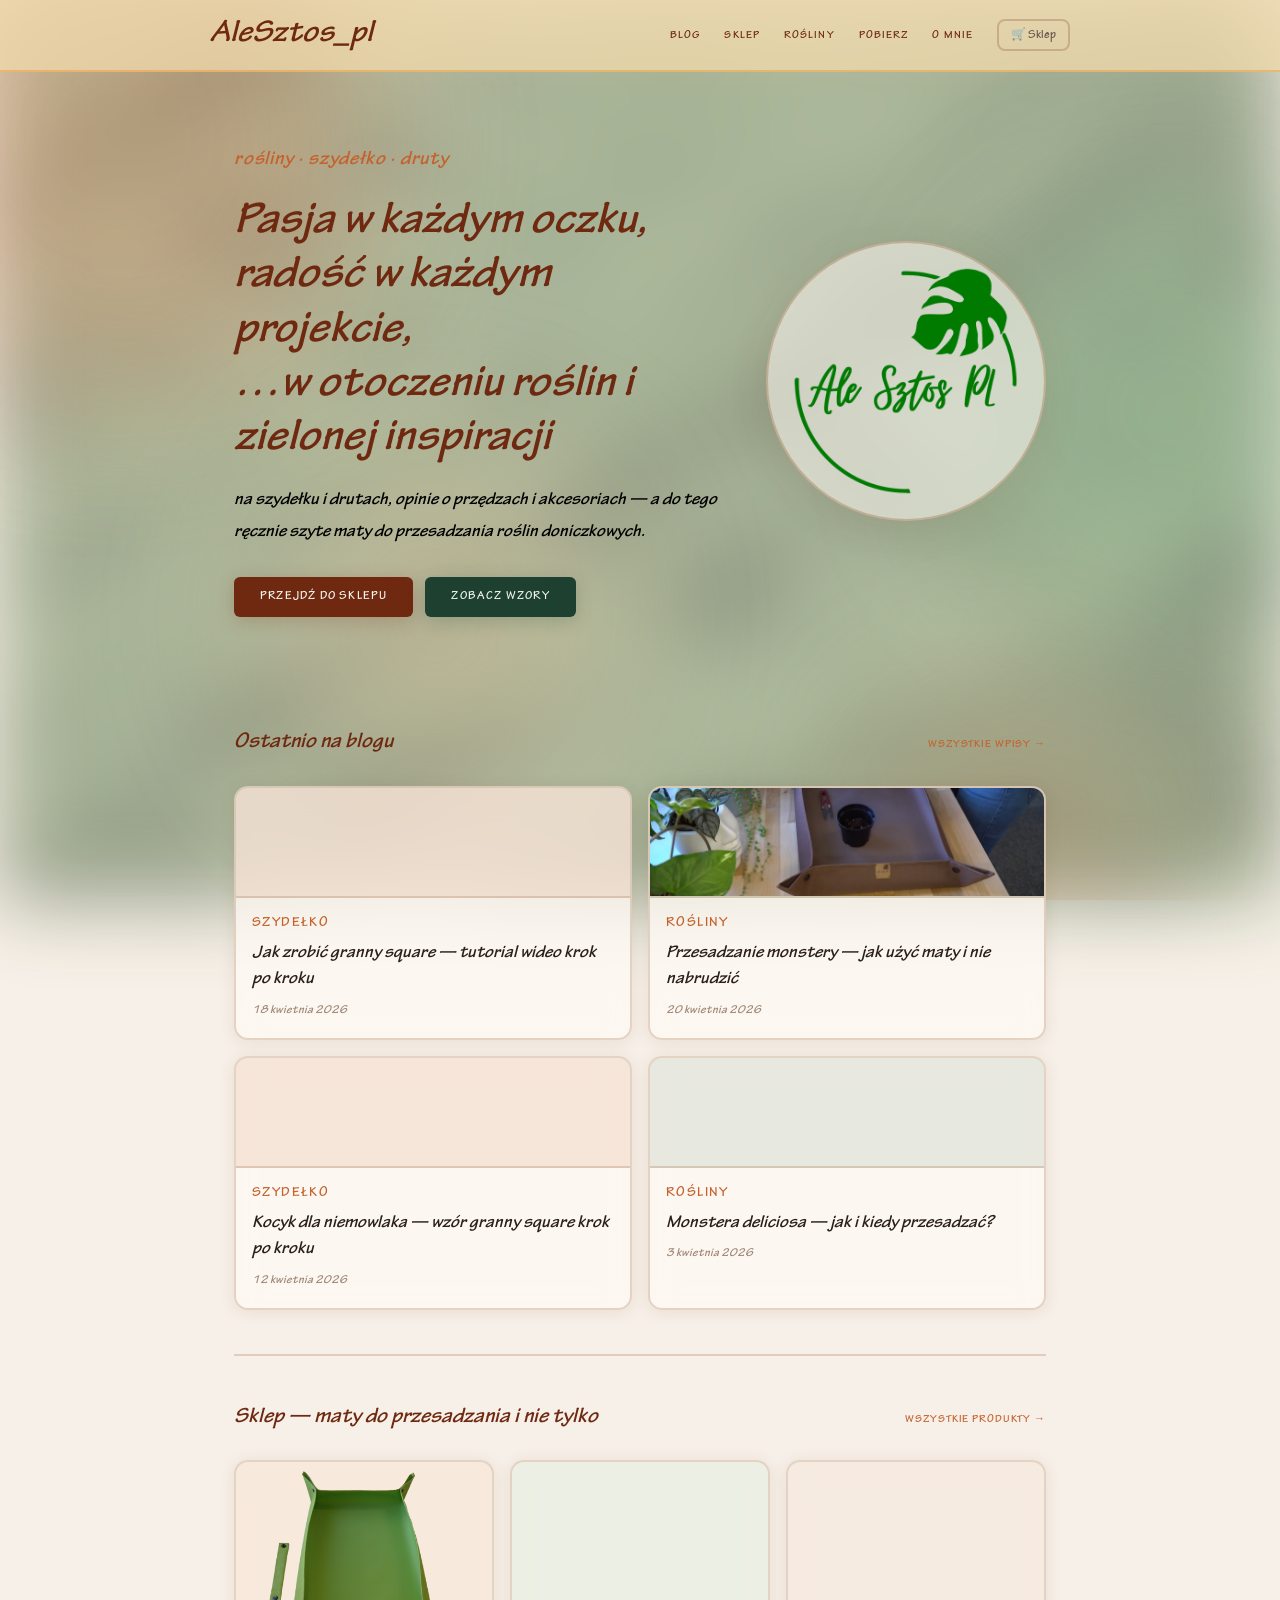
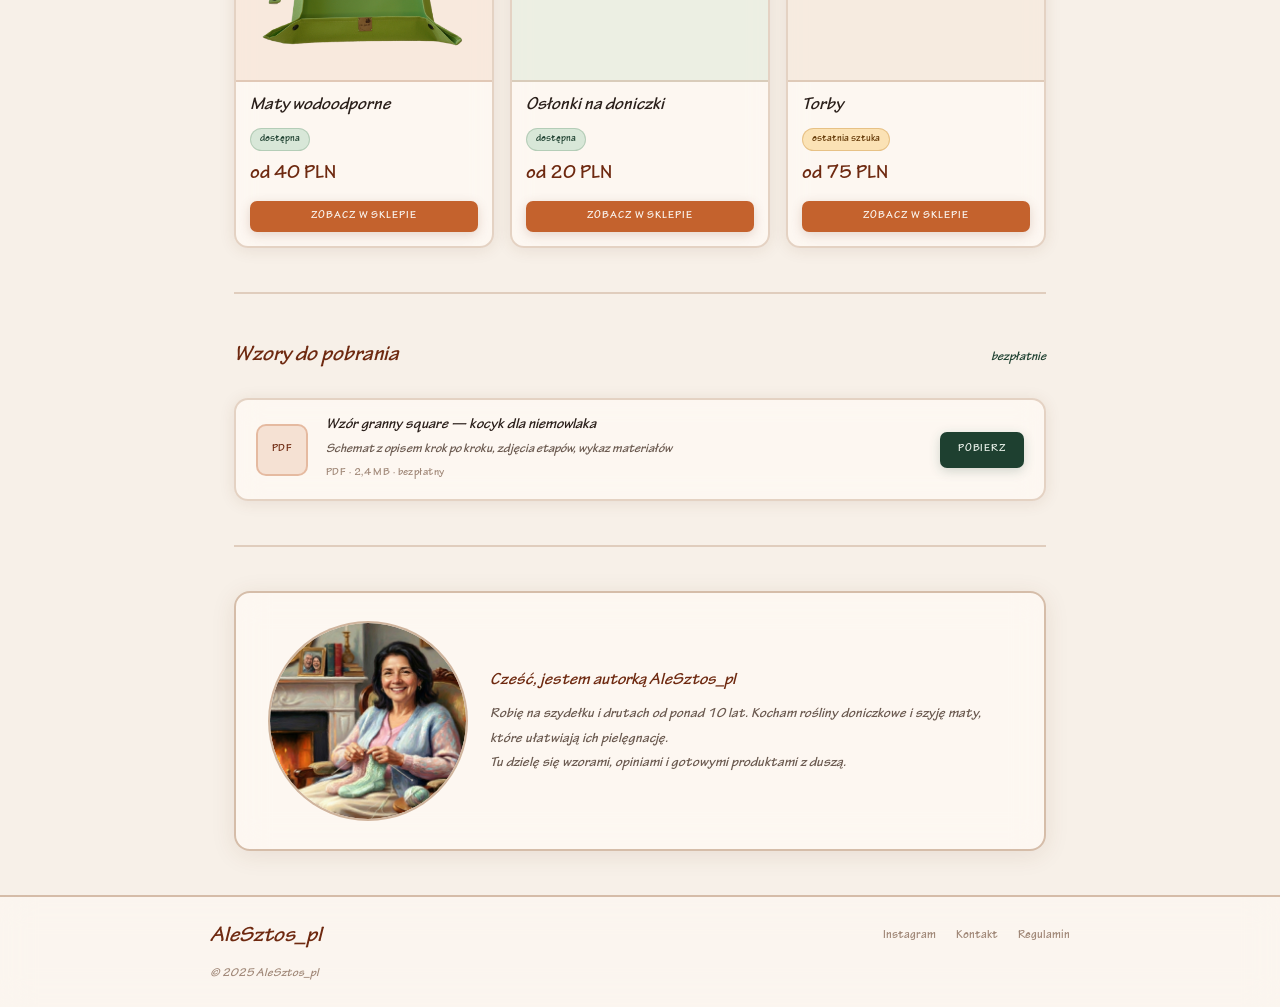
==== commit fb1b2ab4: "Add files via upload" ====
--- a/index.html
+++ b/index.html
@@ -223,8 +223,8 @@
           </div>
           <a href="downloads/wzor-granny-square.pdf" download class="btn-dl">Pobierz</a>
         </div>
-
-        <div class="dl-card glass-card">
+        <!-- PONIZEJ Zablokowane dwa przykłady z materiałem do pobrania -->
+        <!-- <div class="dl-card glass-card">
           <div class="dl-icon dl-pdf">PDF</div>
           <div class="dl-info">
             <div class="dl-title">Wzór osłonki na doniczkę — szydełko</div>
@@ -242,7 +242,7 @@
             <div class="dl-meta">ZIP · 5,8 MB · bezpłatny</div>
           </div>
           <a href="downloads/pakiet-wiosna.zip" download class="btn-dl">Pobierz</a>
-        </div>
+        </div> -->
 
         <!-- ► TUTAJ DODAWAJ KOLEJNE PLIKI DO POBRANIA ◄ -->
 
@@ -274,7 +274,7 @@
         <a href="mailto:twoj-email@gmail.com">Kontakt</a>
         <a href="regulamin.html">Regulamin</a>
       </div>
-      <div class="footer-copy">© 2025 AleSztos_pl — z miłością z Polski</div>
+      <div class="footer-copy">© 2025 AleSztos_pl </div>
     </div>
   </footer>
 
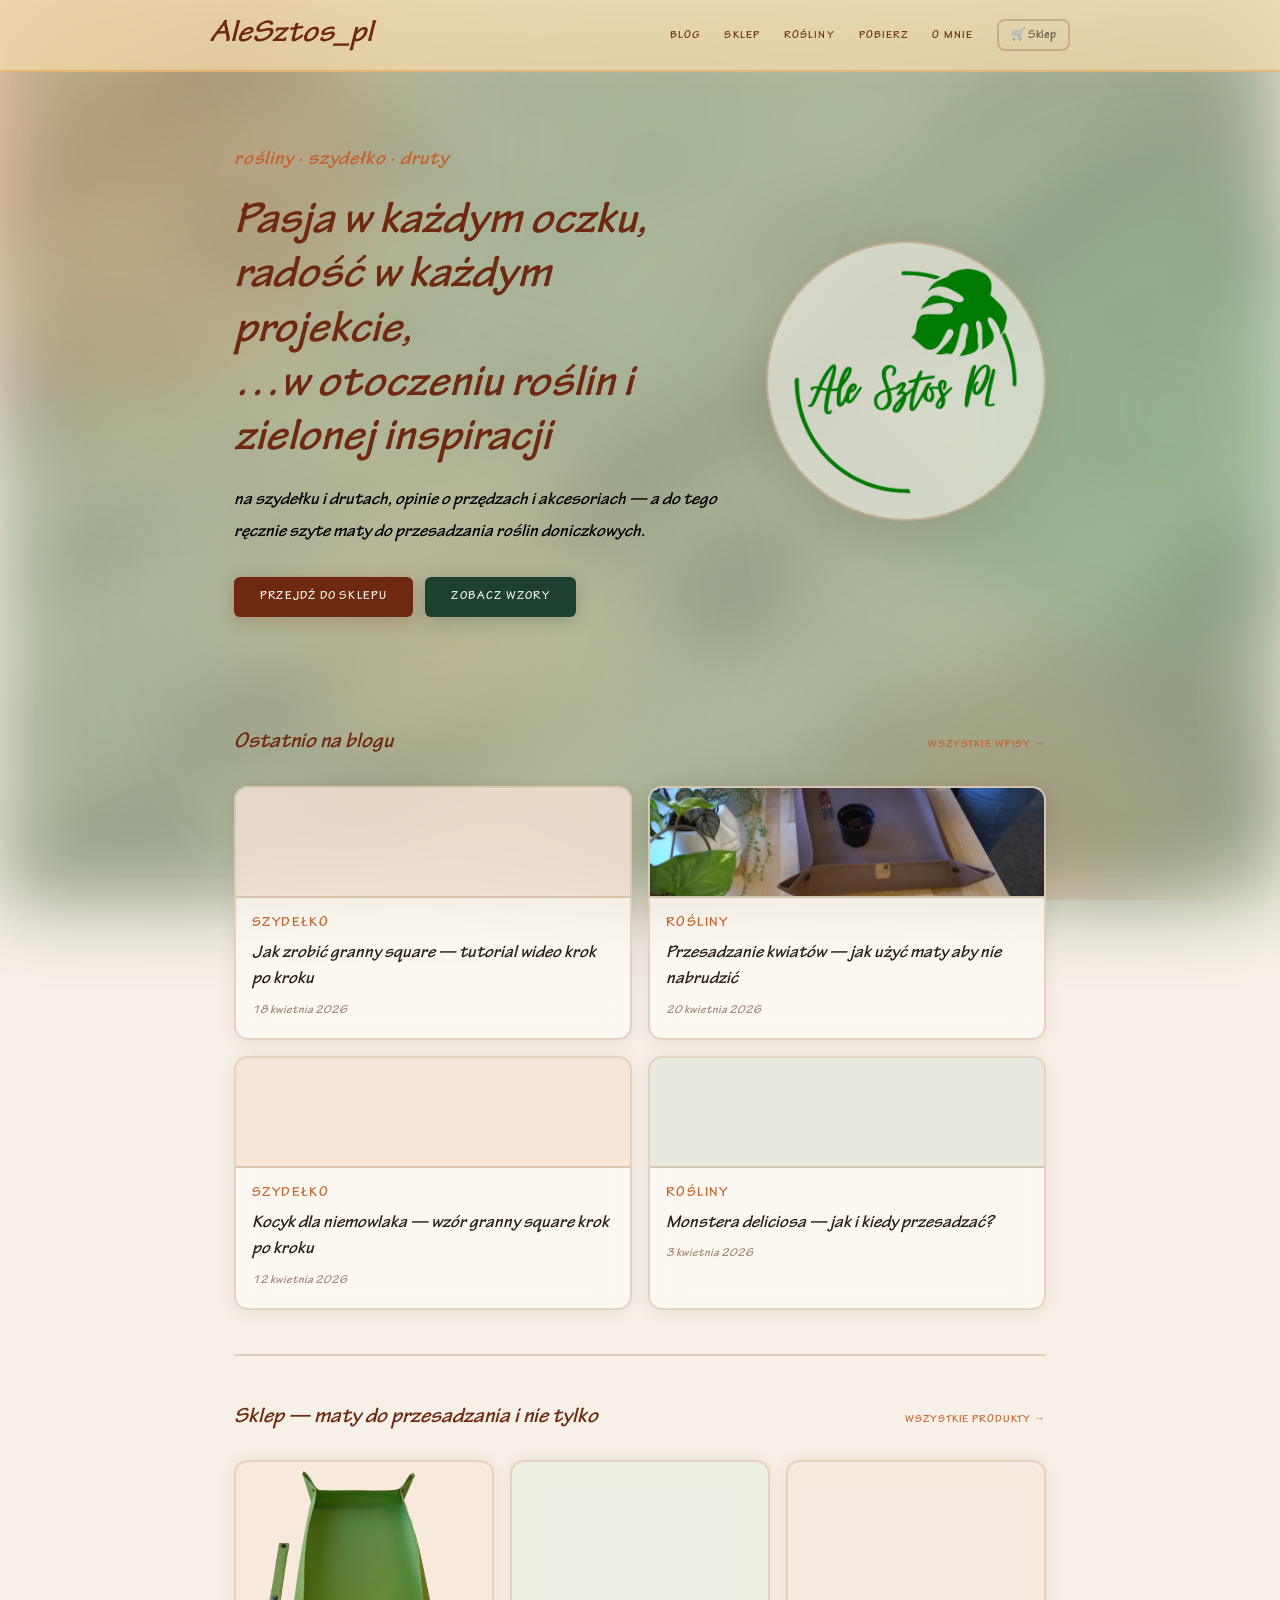
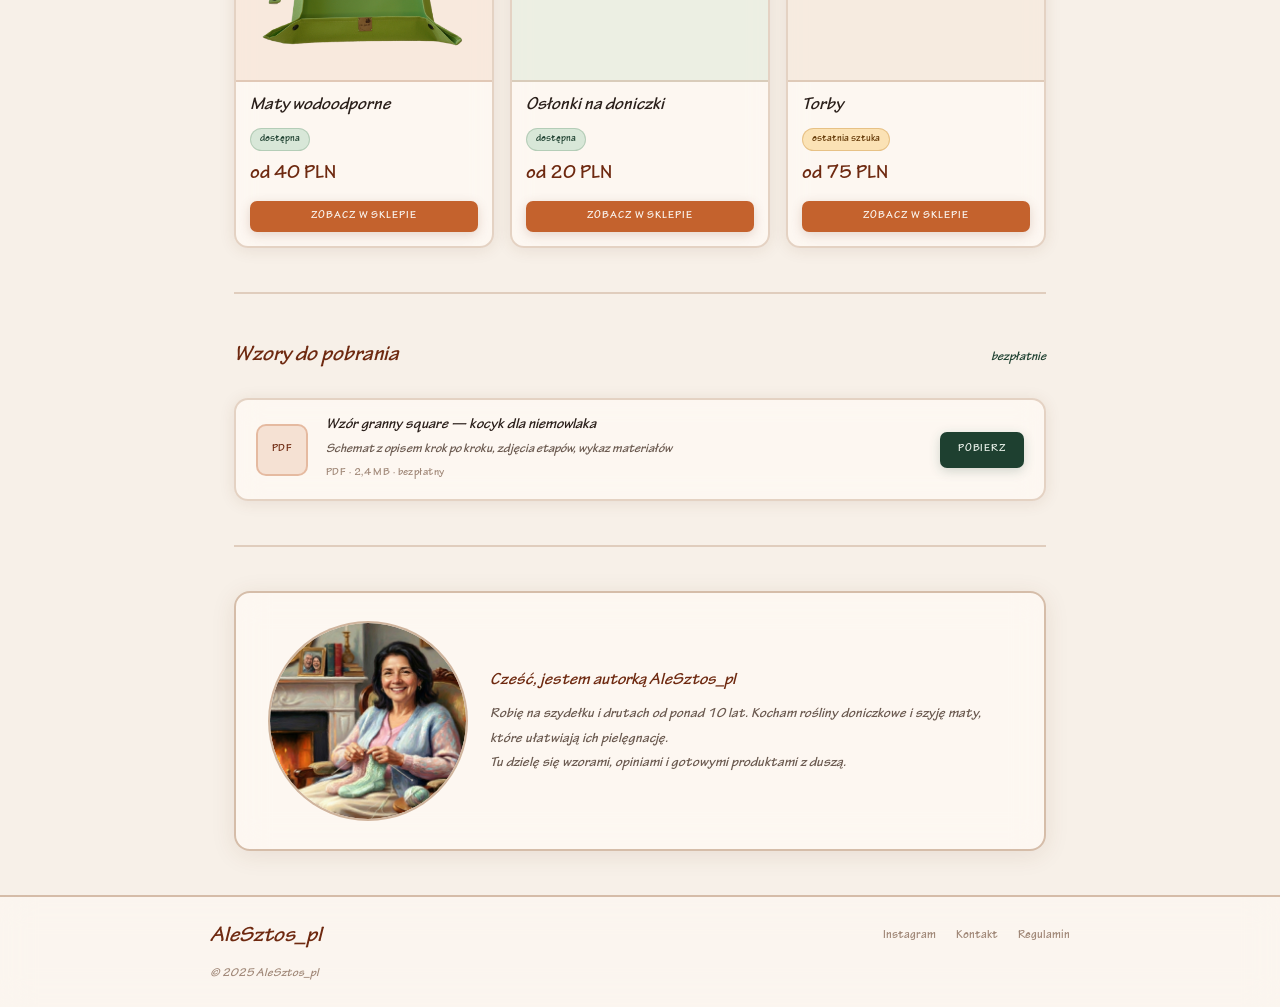
==== commit d14f4e63: "Add files via upload" ====
--- a/index.html
+++ b/index.html
@@ -124,7 +124,7 @@
           </div>
           <div class="blog-body">
             <div class="blog-cat">Rośliny</div>
-            <div class="blog-title">Przesadzanie monstery — jak użyć maty i nie nabrudzić</div>
+            <div class="blog-title">Przesadzanie kwiatów — jak użyć maty aby nie nabrudzić</div>
             <div class="blog-date">20 kwietnia 2026</div>
           </div>
         </div>
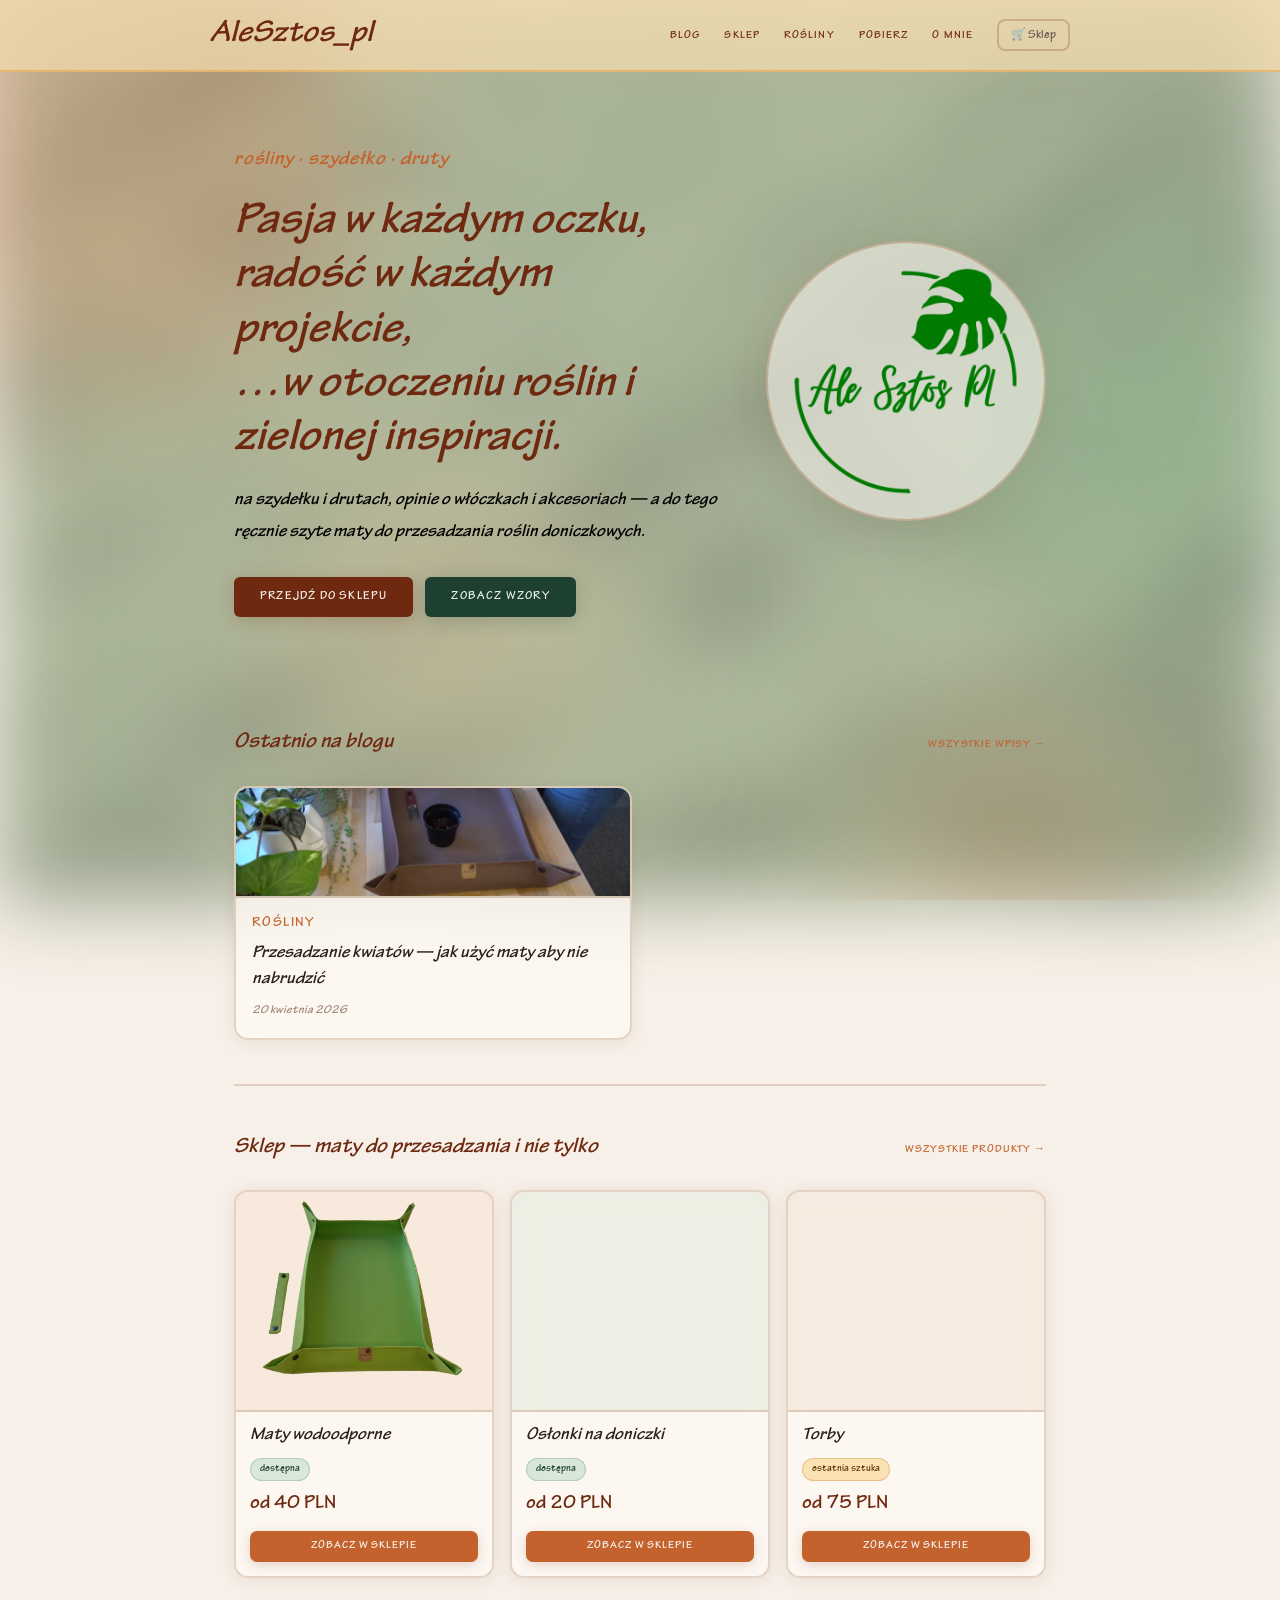
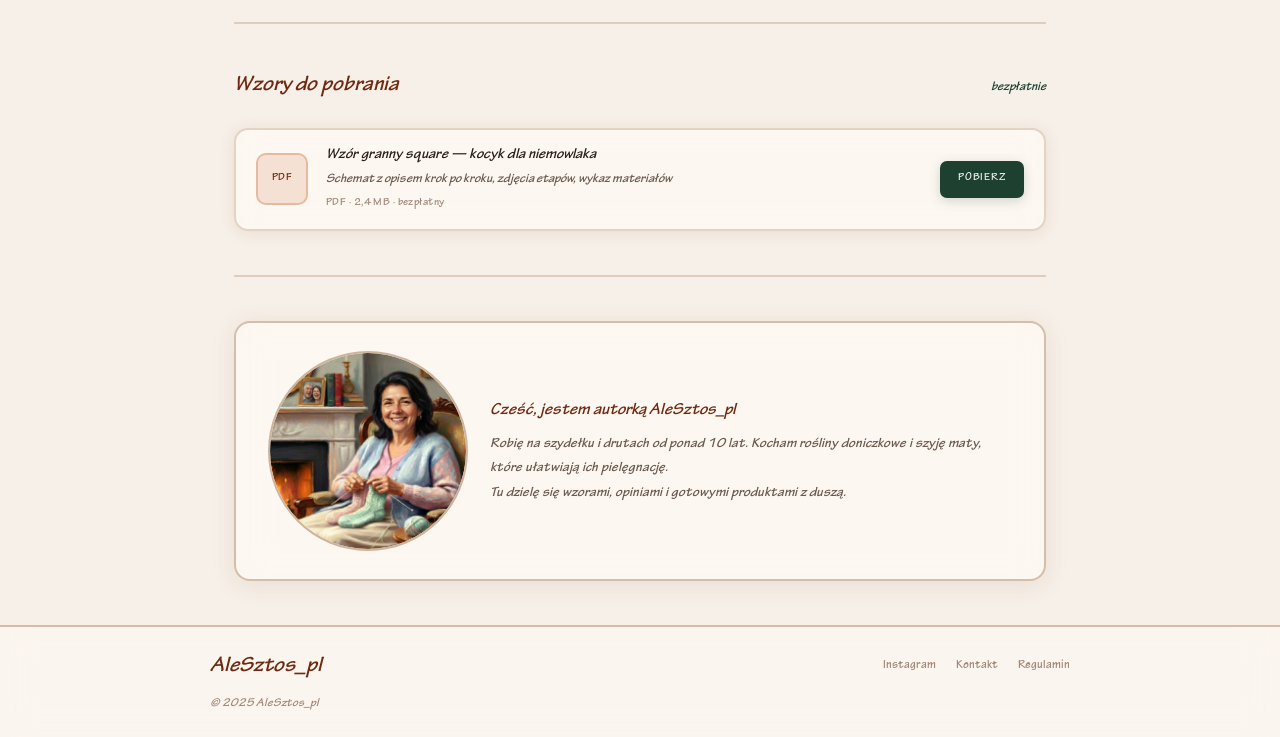
==== commit 946450d4: "Add files via upload" ====
--- a/index.html
+++ b/index.html
@@ -83,8 +83,8 @@
         <div class="hero-text">
           <div class="hero-tag">rośliny · szydełko · druty</div>
           <h1 class="hero-title">Pasja w każdym oczku, radość w każdym projekcie,<br>…w otoczeniu roślin i zielonej
-            inspiracji</h1>
-          <p class="hero-sub">na szydełku i drutach, opinie o przędzach i akcesoriach — a do tego ręcznie szyte maty do
+            inspiracji.</h1>
+          <p class="hero-sub">na szydełku i drutach, opinie o włóczkach i akcesoriach — a do tego ręcznie szyte maty do
             przesadzania roślin doniczkowych.</p>
           <div class="hero-btns">
             <button class="btn-main" onclick="window.location.href='sklep.html'">Przejdź do sklepu</button>
@@ -106,7 +106,7 @@
       <div class="blog-grid">
 
         <!-- ZAJAWKA 1 — skopiuj tytuł/datę/zdjęcie z blog.html gdy dodasz nowy wpis -->
-        <div class="glass-card" onclick="window.location.href='blog.html'">
+        <!-- <div class="glass-card" onclick="window.location.href='blog.html'">
           <div class="blog-thumb bt1">
             <img src="images/video-granny-thumb.jpg" alt="Granny square" onerror="this.style.display='none'">
           </div>
@@ -115,7 +115,7 @@
             <div class="blog-title">Jak zrobić granny square — tutorial wideo krok po kroku</div>
             <div class="blog-date">18 kwietnia 2026</div>
           </div>
-        </div>
+        </div> -->
 
         <!-- ZAJAWKA 2 -->
         <div class="glass-card" onclick="window.location.href='blog.html'">
@@ -130,7 +130,7 @@
         </div>
 
         <!-- ZAJAWKA 3 -->
-        <div class="glass-card" onclick="window.location.href='blog.html'">
+        <!-- <div class="glass-card" onclick="window.location.href='blog.html'">
           <div class="blog-thumb bt3">
             <img src="images/blog-kocyk-granny.jpg" alt="Kocyk" onerror="this.style.display='none'">
           </div>
@@ -139,10 +139,10 @@
             <div class="blog-title">Kocyk dla niemowlaka — wzór granny square krok po kroku</div>
             <div class="blog-date">12 kwietnia 2026</div>
           </div>
-        </div>
+        </div> -->
 
         <!-- ZAJAWKA 4 -->
-        <div class="glass-card" onclick="window.location.href='blog.html'">
+        <!-- <div class="glass-card" onclick="window.location.href='blog.html'">
           <div class="blog-thumb bt4">
             <img src="images/blog-monstera.jpg" alt="Monstera" onerror="this.style.display='none'">
           </div>
@@ -151,7 +151,7 @@
             <div class="blog-title">Monstera deliciosa — jak i kiedy przesadzać?</div>
             <div class="blog-date">3 kwietnia 2026</div>
           </div>
-        </div>
+        </div> -->
 
       </div>
     </section>
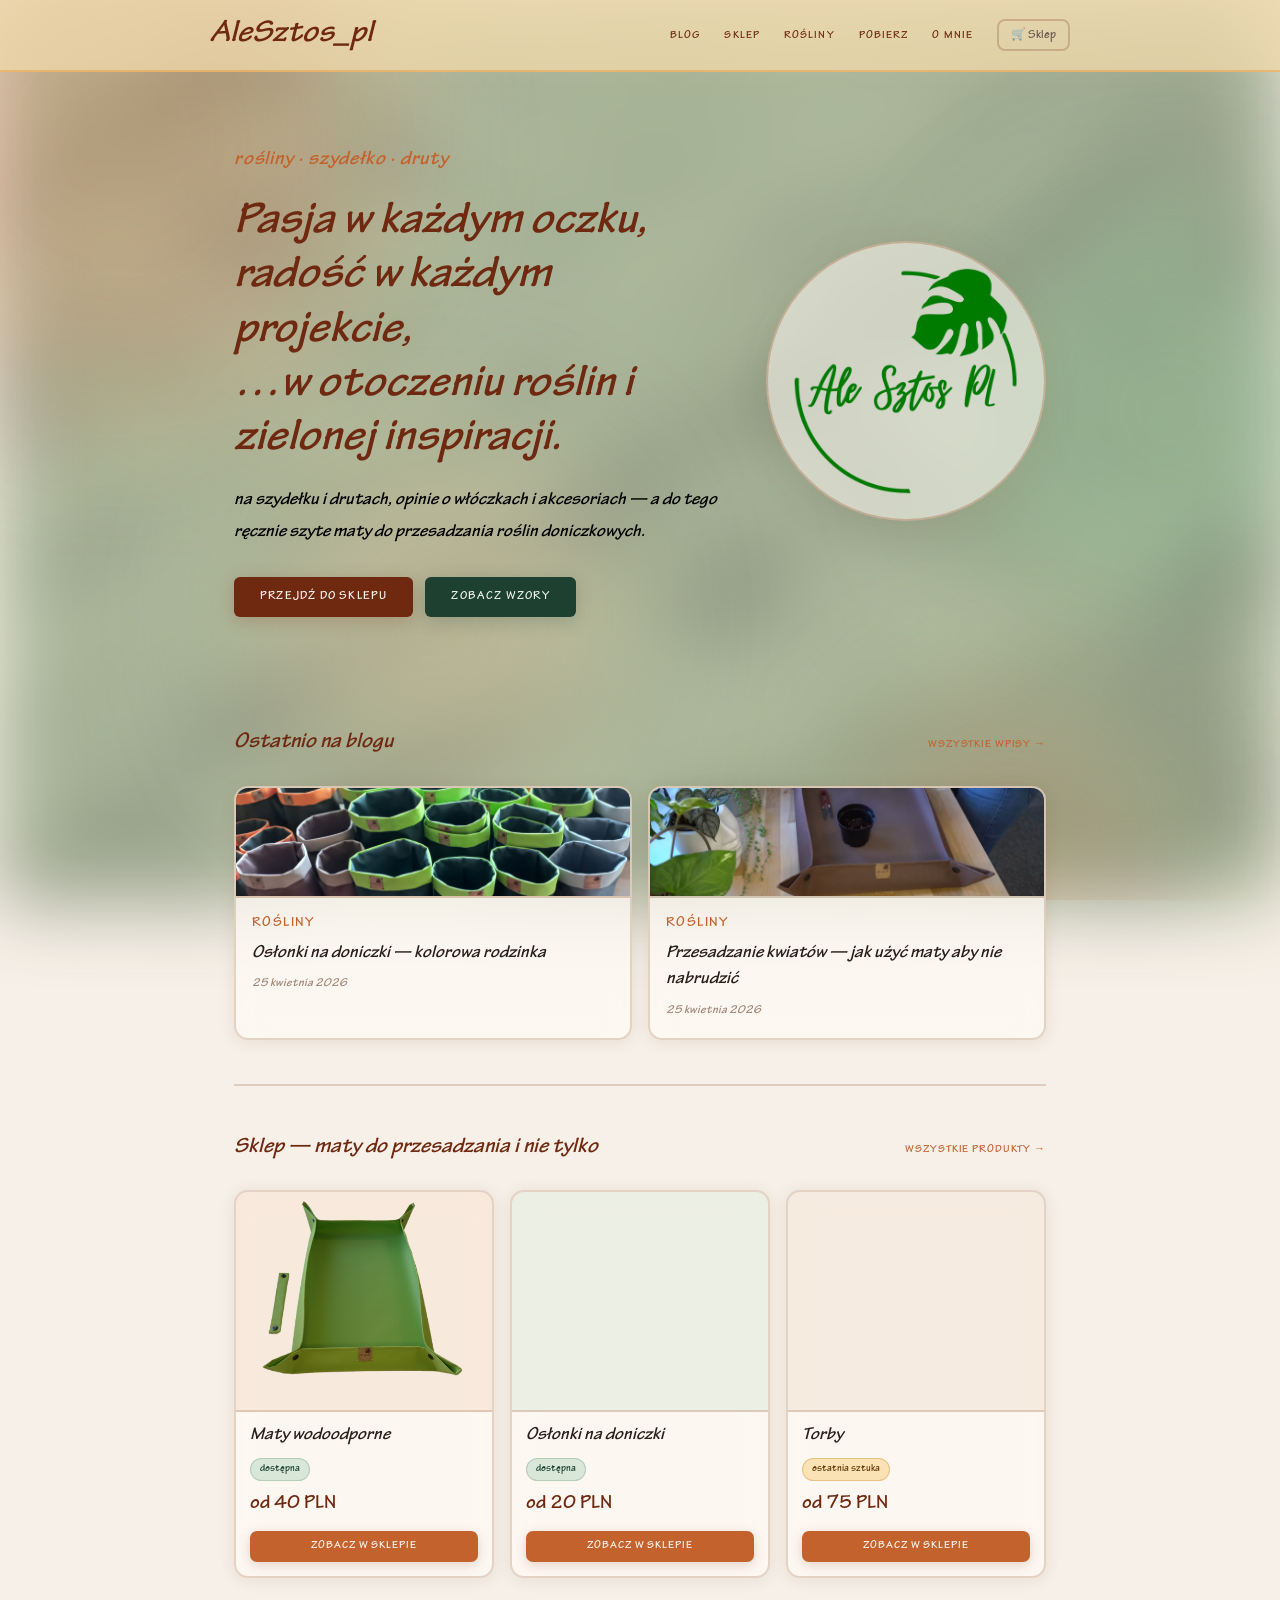
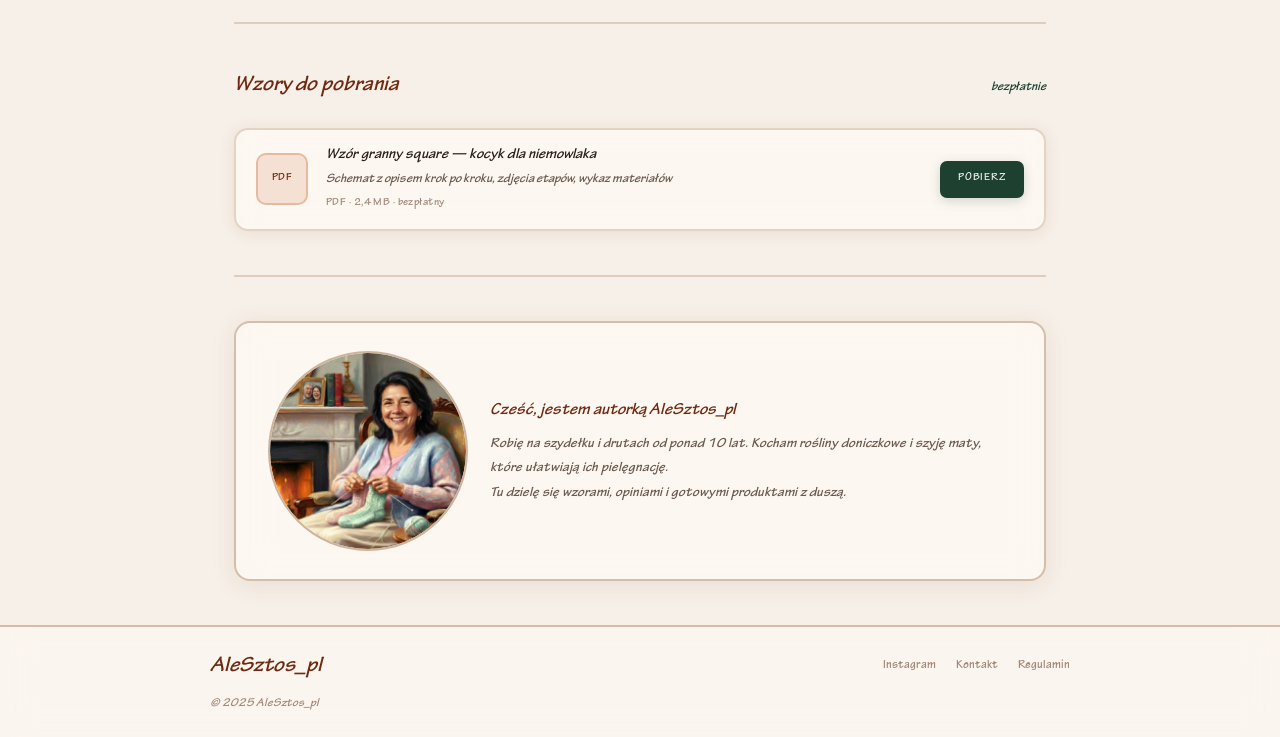
==== commit 8074a5da: "Add files via upload" ====
--- a/index.html
+++ b/index.html
@@ -106,16 +106,16 @@
       <div class="blog-grid">
 
         <!-- ZAJAWKA 1 — skopiuj tytuł/datę/zdjęcie z blog.html gdy dodasz nowy wpis -->
-        <!-- <div class="glass-card" onclick="window.location.href='blog.html'">
+        <div class="glass-card" onclick="window.location.href='blog.html'">
           <div class="blog-thumb bt1">
-            <img src="images/video-granny-thumb.jpg" alt="Granny square" onerror="this.style.display='none'">
+            <img src="images/oslonki.jpg" alt="Osłonki na doniczki" onerror="this.style.display='none'">
           </div>
           <div class="blog-body">
-            <div class="blog-cat">Szydełko</div>
-            <div class="blog-title">Jak zrobić granny square — tutorial wideo krok po kroku</div>
-            <div class="blog-date">18 kwietnia 2026</div>
-          </div>
-        </div> -->
+            <div class="blog-cat">Rośliny</div>
+            <div class="blog-title">Osłonki na doniczki — kolorowa rodzinka</div>
+            <div class="blog-date">25 kwietnia 2026</div>
+          </div>
+        </div>
 
         <!-- ZAJAWKA 2 -->
         <div class="glass-card" onclick="window.location.href='blog.html'">
@@ -125,7 +125,7 @@
           <div class="blog-body">
             <div class="blog-cat">Rośliny</div>
             <div class="blog-title">Przesadzanie kwiatów — jak użyć maty aby nie nabrudzić</div>
-            <div class="blog-date">20 kwietnia 2026</div>
+            <div class="blog-date">25 kwietnia 2026</div>
           </div>
         </div>
 
